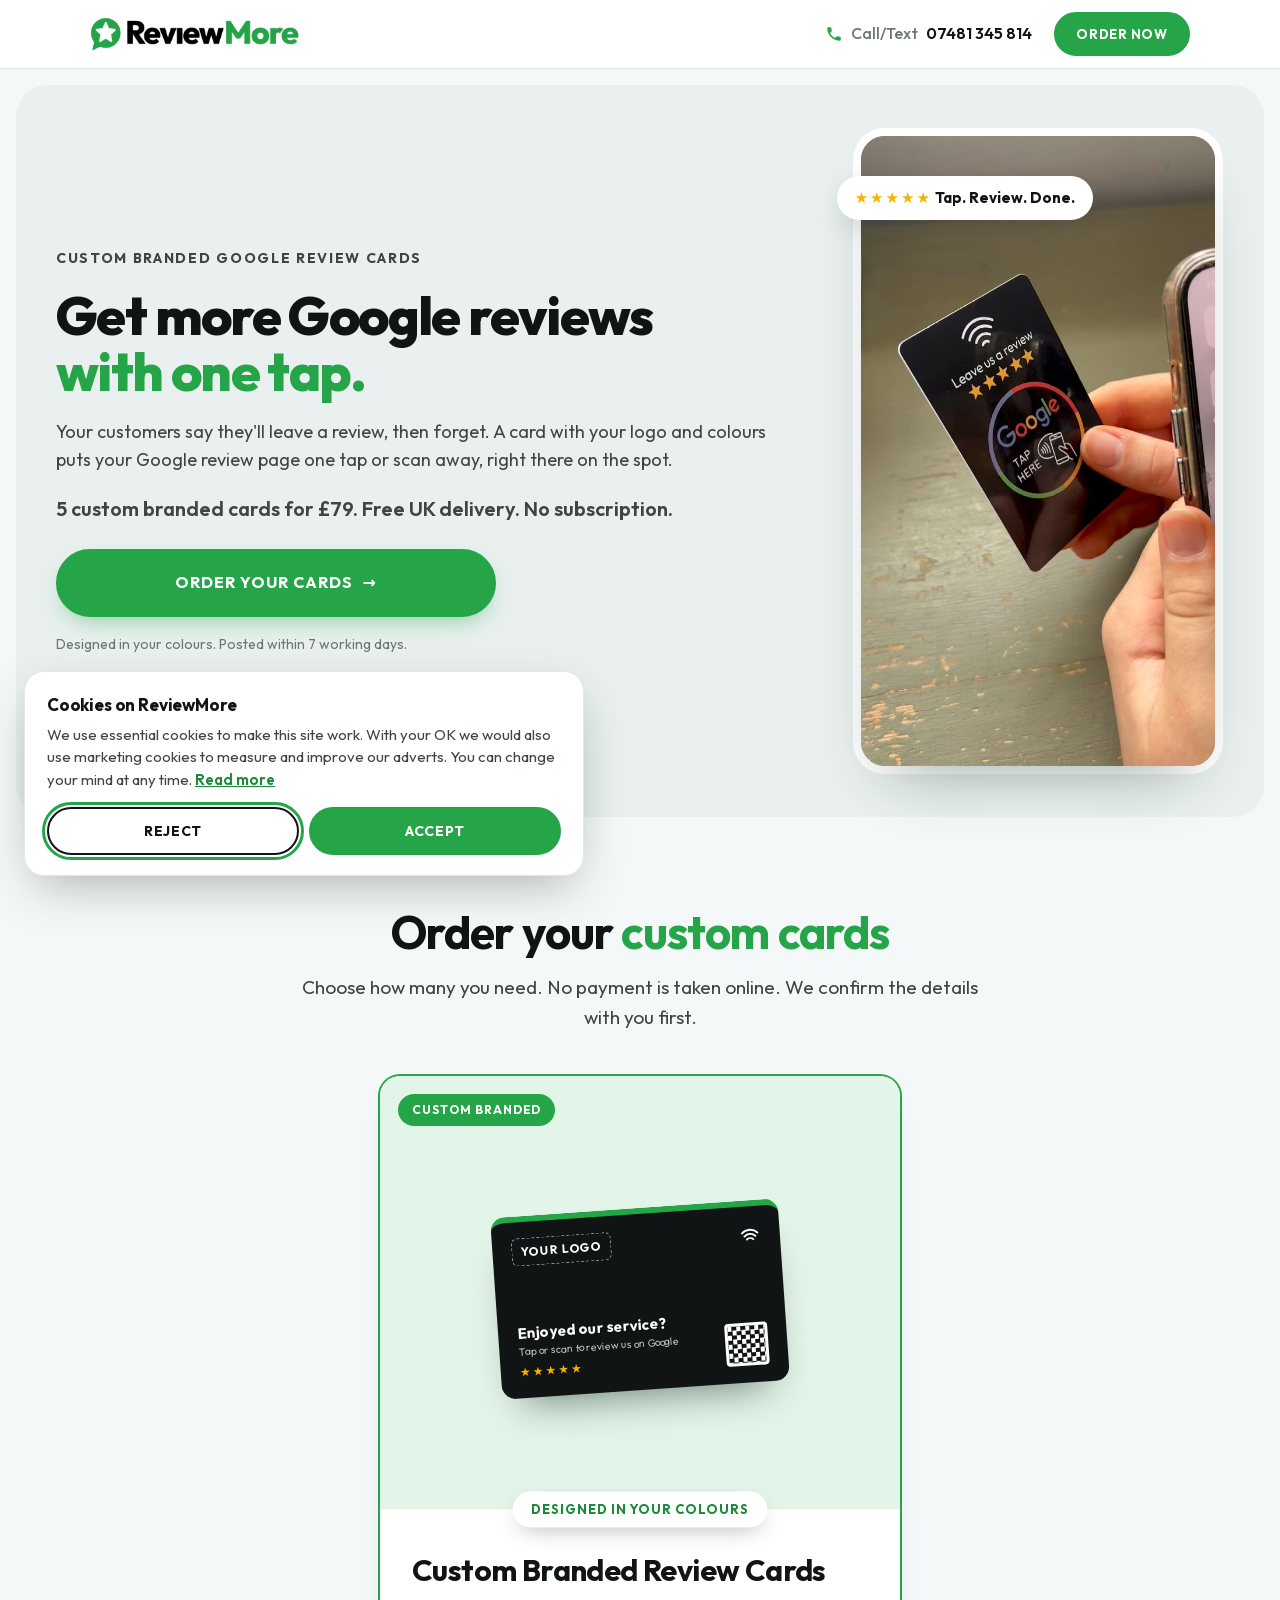
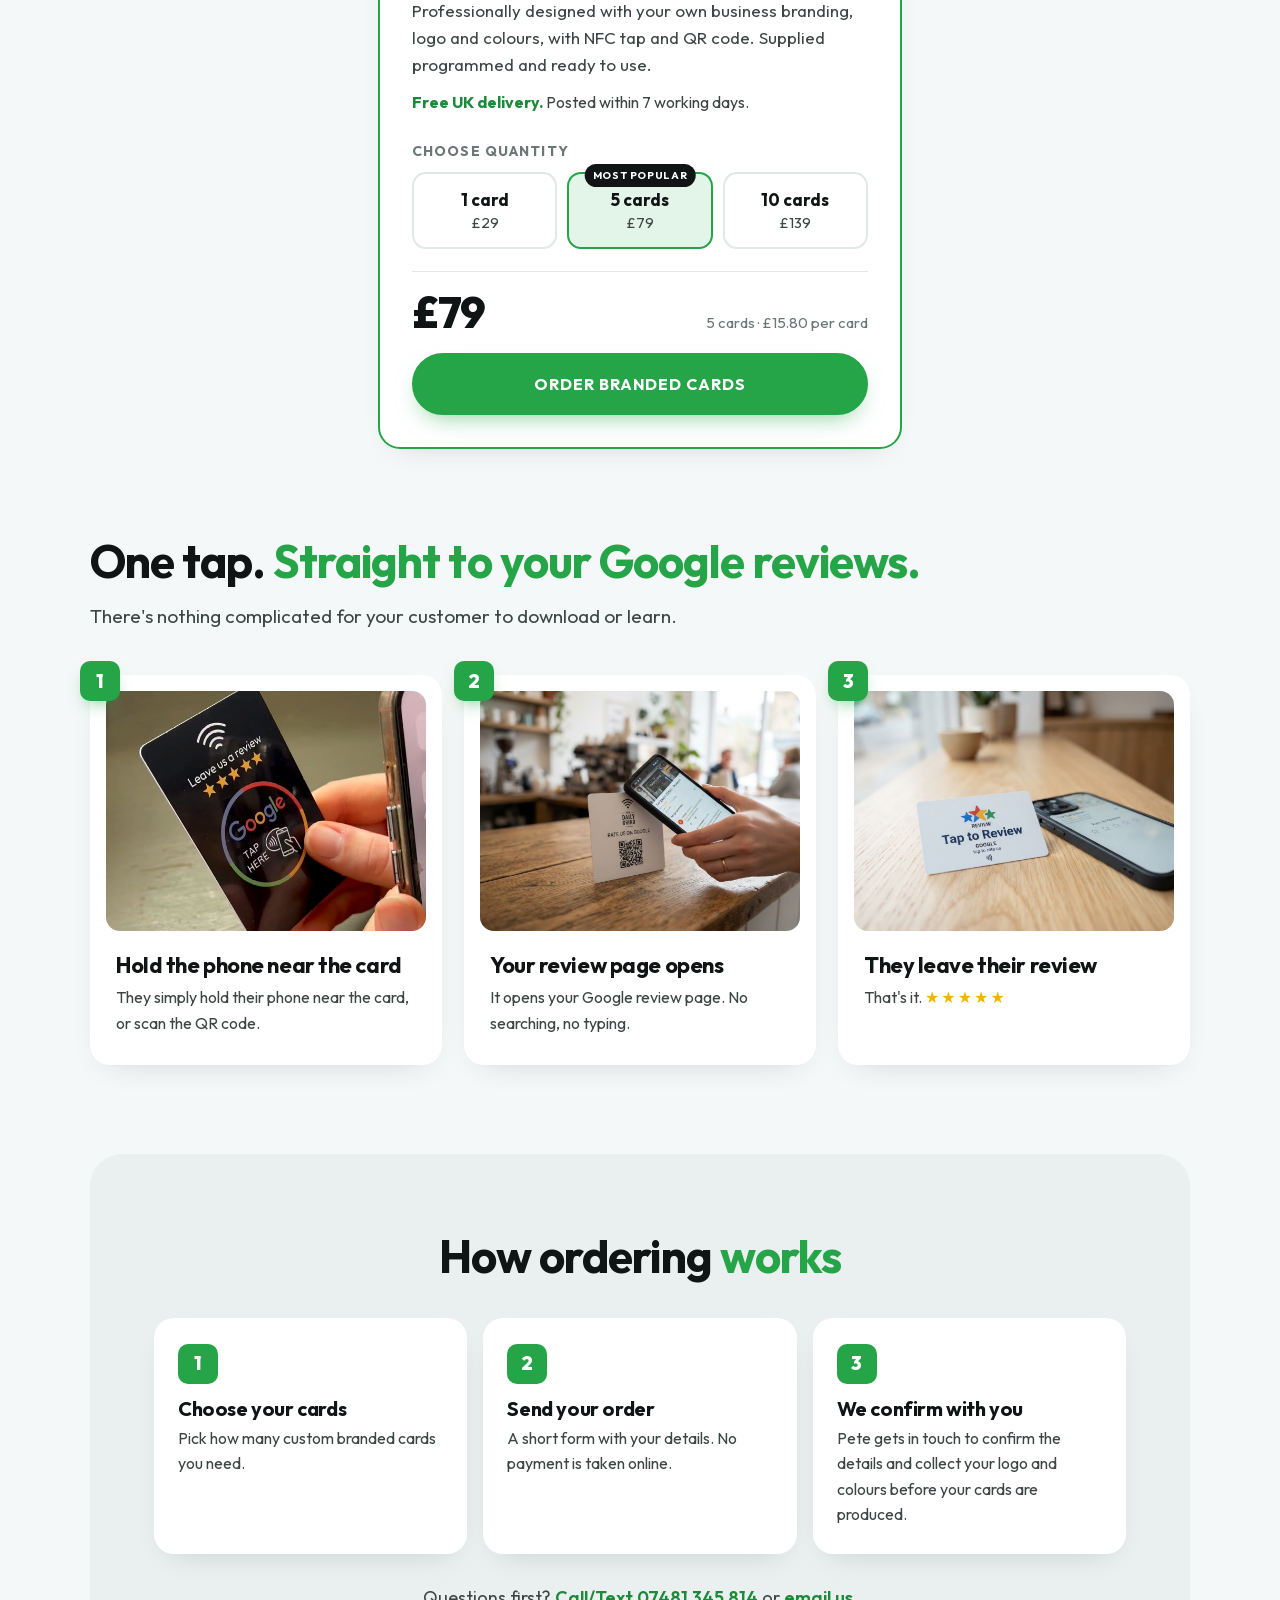
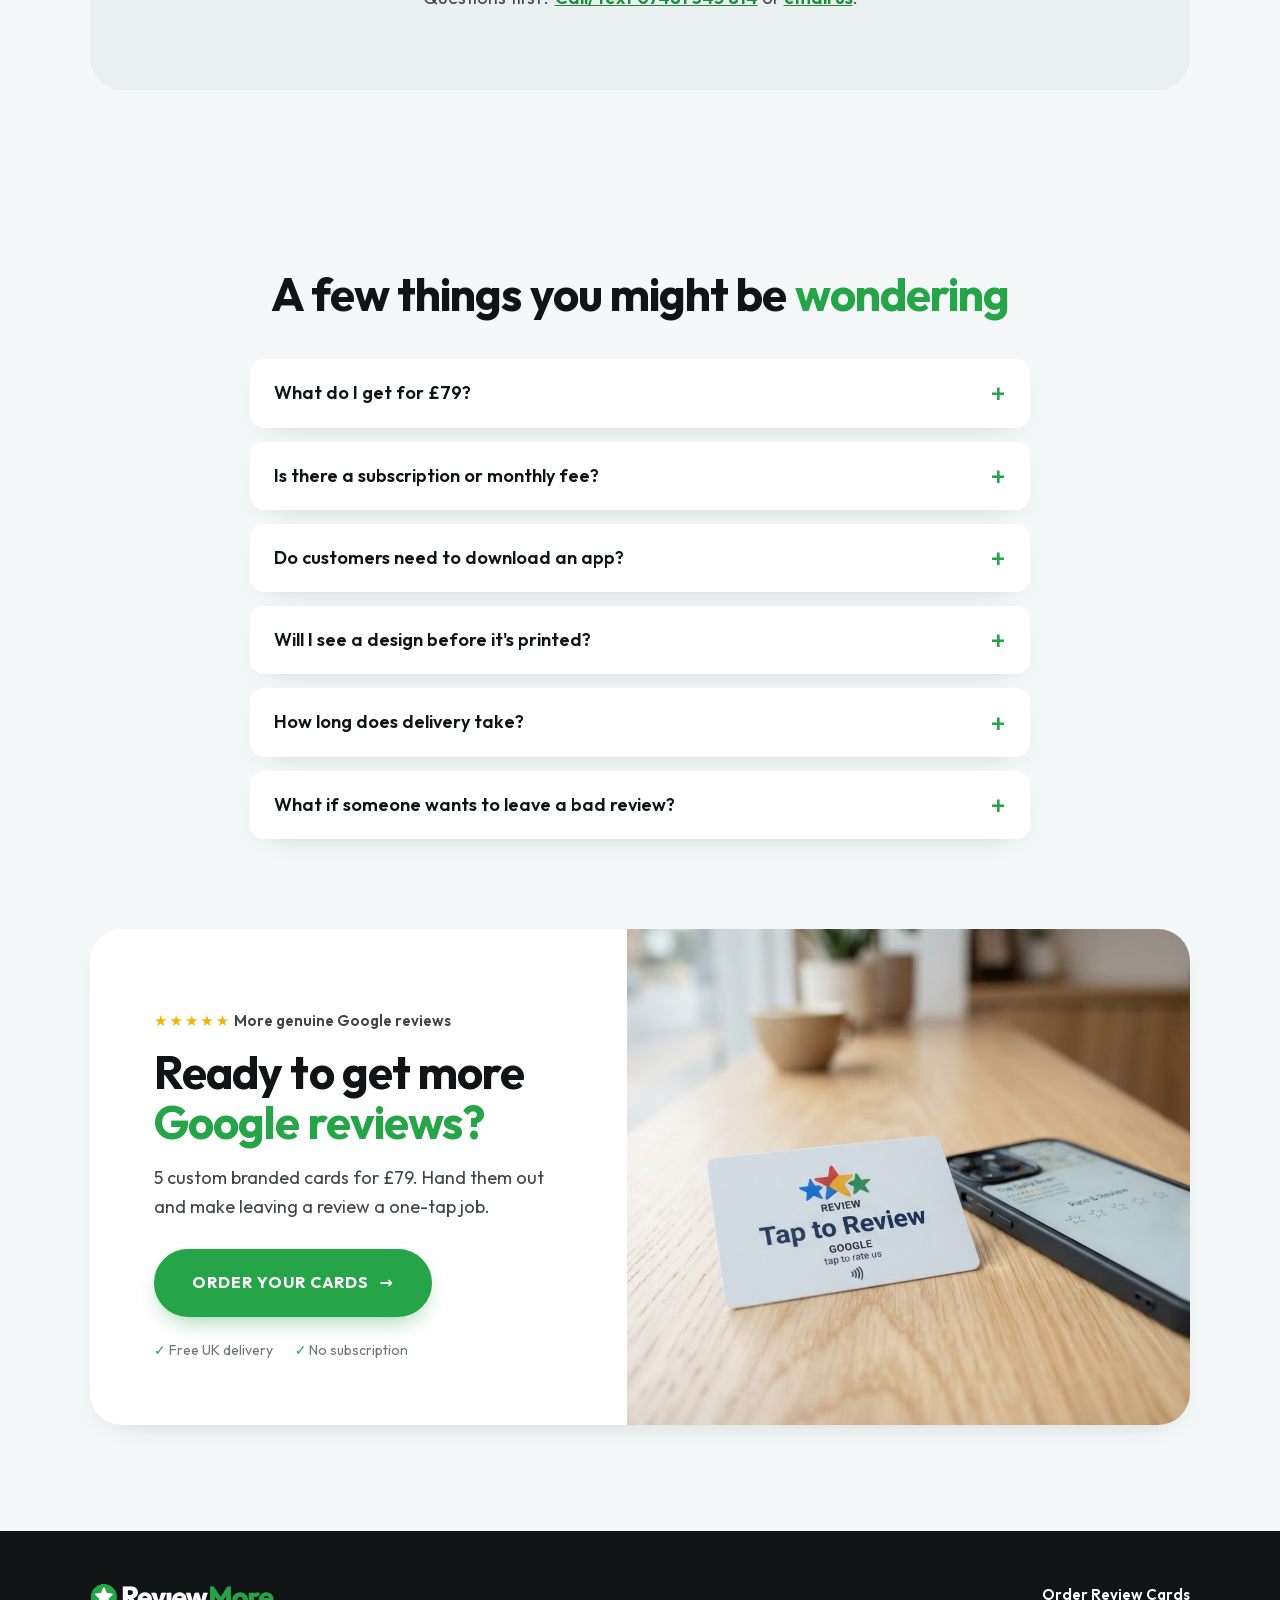
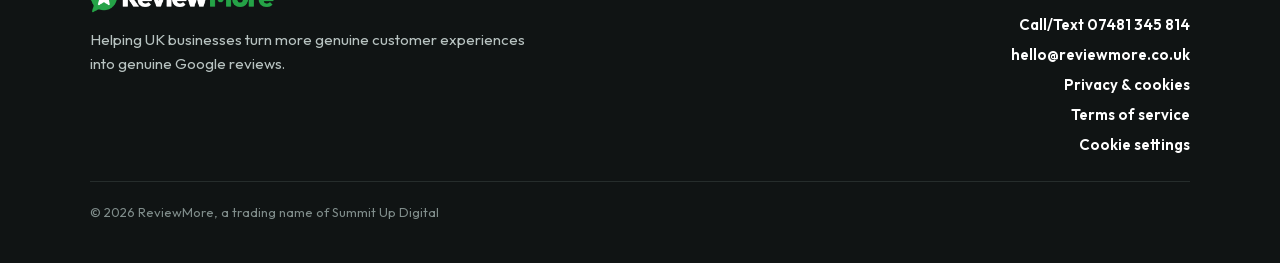
==== custom-cards/index.html @ b693d4ce "Add custom cards landing page for Meta ads Co-Authored-By: Claude Sonnet 5.5 <noreply@anthropic.com>" ====
<!doctype html>
<html lang="en-GB">
<head>
  <meta charset="utf-8">
  <meta name="viewport" content="width=device-width, initial-scale=1">
  <title>Custom Branded Google Review Cards – 5 for £79 | ReviewMore</title>
  <meta name="description" content="5 custom branded NFC and QR Google Review cards with your logo and colours for £79. Customers tap or scan and land on your Google review page. Free UK delivery.">
  <meta name="robots" content="noindex">
  <link rel="canonical" href="https://reviewmore.co.uk/custom-cards/">
  <link rel="icon" href="/favicon.ico" sizes="any">
  <link rel="icon" href="/favicon-32.png" type="image/png" sizes="32x32">
  <link rel="icon" href="/favicon-192.png" type="image/png" sizes="192x192">
  <link rel="apple-touch-icon" href="/apple-touch-icon.png">
  <link rel="preload" href="/fonts/outfit-latin.woff2" as="font" type="font/woff2" crossorigin>
  <link rel="preload" as="image" href="/Images/video-poster.jpg">
  <link rel="stylesheet" href="/css/styles.css">
  <link rel="stylesheet" href="/css/review-cards.css">
  <link rel="stylesheet" href="/css/cookie-consent.css">
</head>
<body>

<header class="site-header">
  <div class="wrap header-inner">
    <a href="#top" class="logo" aria-label="ReviewMore home"><img src="/Images/logo/reviewmore-logo.png" width="1252" height="203" alt="ReviewMore"></a>
    <div class="header-actions">
      <a href="tel:07481345814" class="header-phone">
        <svg viewBox="0 0 24 24" aria-hidden="true"><path d="M6.6 10.8a15.1 15.1 0 0 0 6.6 6.6l2.2-2.2a1 1 0 0 1 1-.25 11.4 11.4 0 0 0 3.6.57 1 1 0 0 1 1 1V20a1 1 0 0 1-1 1A17 17 0 0 1 3 4a1 1 0 0 1 1-1h3.5a1 1 0 0 1 1 1c0 1.25.2 2.45.57 3.6a1 1 0 0 1-.25 1z"/></svg>
        <span class="header-phone-label">Call/Text</span> <span class="header-phone-number">07481 345 814</span>
      </a>
      <a href="#order" class="btn btn-small">Order now</a>
    </div>
  </div>
</header>

<main id="top">

  <!-- Hero -->
  <section class="hero">
    <div class="hero-panel">
      <div class="hero-grid">
        <div class="hero-copy">
          <p class="eyebrow">Custom branded Google Review cards</p>
          <h1>Get more Google reviews <span class="hl">with one tap.</span></h1>
          <p>Your customers say they'll leave a review, then forget. A card with your logo and colours puts your Google review page one tap or scan away, right there on the spot.</p>
          <p class="hero-strong">5 custom branded cards for £79. Free UK delivery. No subscription.</p>
          <div class="hero-actions">
            <a href="#order" class="btn btn-big">Order your cards <span aria-hidden="true">→</span></a>
          </div>
          <p class="micro">Designed in your colours. Posted within 7 working days.</p>
        </div>
        <div class="hero-media">
          <div class="video-frame">
            <video class="loop-video" autoplay muted loop playsinline disablepictureinpicture disableremoteplayback preload="auto" poster="/Images/video-poster.jpg" aria-label="A ReviewMore Google review card being tapped with a phone">
              <source src="/video/review-card-mobile.mp4" type="video/mp4" media="(max-width: 700px)">
              <source src="/video/review-card.mp4" type="video/mp4">
            </video>
          </div>
          <p class="media-tag"><span class="stars" aria-hidden="true">★★★★★</span> Tap. Review. Done.</p>
        </div>
      </div>
    </div>
  </section>

  <!-- Order -->
  <section class="section" id="order">
    <div class="wrap">
      <div class="section-head center" style="margin-left:auto;margin-right:auto">
        <h2>Order your <span class="hl">custom cards</span></h2>
        <p>Choose how many you need. No payment is taken online. We confirm the details with you first.</p>
      </div>
    </div>
    <div class="wrap products" style="grid-template-columns:minmax(0,520px);justify-content:center">

      <article class="product product-premium card" data-product="branded">
        <span class="pill-badge product-badge">Custom branded</span>
        <div class="product-media product-media-mock" aria-hidden="true">
          <div class="mock-card">
            <div class="mock-top">
              <span class="mock-logo">Your logo</span>
              <svg class="mock-nfc" viewBox="0 0 24 24"><path d="M8.5 8.5a5 5 0 0 1 0 7M12 6a8.5 8.5 0 0 1 0 12M15.5 3.5a12 12 0 0 1 0 17"/></svg>
            </div>
            <div class="mock-bottom">
              <div>
                <p class="mock-title">Enjoyed our service?</p>
                <p class="mock-sub">Tap or scan to review us on Google</p>
                <p class="mock-stars">★★★★★</p>
              </div>
              <span class="mock-qr"></span>
            </div>
          </div>
          <p class="mock-caption">Designed in your colours</p>
        </div>
        <div class="product-body">
          <h3 class="product-name">Custom Branded Review Cards</h3>
          <p class="product-desc">Professionally designed with your own business branding, logo and colours, with NFC tap and QR code. Supplied programmed and ready to use.</p>
          <p class="product-delivery"><strong>Free UK delivery.</strong> Posted within 7 working days.</p>
          <fieldset class="qty">
            <legend>Choose quantity</legend>
            <div class="qty-options" data-qty-options></div>
          </fieldset>
          <div class="price-row" aria-live="polite">
            <p class="price-now" data-price-now></p>
            <p class="price-meta" data-price-meta></p>
          </div>
          <button type="button" class="btn btn-big btn-block" data-order-button>Order Branded Cards</button>
        </div>
      </article>

    </div>
  </section>

  <!-- 3. One tap -->
  <section id="how" class="section section-tight">
    <div class="wrap">
      <div class="section-head">
        <h2>One tap. <span class="hl">Straight to your Google reviews.</span></h2>
        <p>There's nothing complicated for your customer to download or learn.</p>
      </div>
      <ol class="step-cards">
        <li class="card">
          <span class="step-num">1</span>
          <img src="/Images/video-poster.jpg" width="607" height="1080" alt="Holding a Google review tap card" loading="lazy" class="step-img step-img-tall">
          <h3>Hold the phone near the card</h3>
          <p>They simply hold their phone near the card, or scan the QR code.</p>
        </li>
        <li class="card">
          <span class="step-num">2</span>
          <img src="/Images/card-tap-cafe.jpg" width="1200" height="896" alt="Phone tapping a review card and opening the Google review page" loading="lazy" class="step-img">
          <h3>Your review page opens</h3>
          <p>It opens your Google review page. No searching, no typing.</p>
        </li>
        <li class="card">
          <span class="step-num">3</span>
          <img src="/Images/card-phone-table.jpg" width="1200" height="896" alt="A Tap to Review card next to a smartphone" loading="lazy" class="step-img">
          <h3>They leave their review</h3>
          <p>That's it. <span class="stars" aria-hidden="true">★★★★★</span></p>
        </li>
      </ol>
    </div>
  </section>

  <!-- How ordering works -->
  <section class="section section-tight">
    <div class="wrap">
      <div class="soft-panel order-steps-panel">
        <h2 class="center">How ordering <span class="hl">works</span></h2>
        <ol class="order-steps">
          <li><span class="step-num">1</span><h3>Choose your cards</h3><p>Pick how many custom branded cards you need.</p></li>
          <li><span class="step-num">2</span><h3>Send your order</h3><p>A short form with your details. No payment is taken online.</p></li>
          <li><span class="step-num">3</span><h3>We confirm with you</h3><p>Pete gets in touch to confirm the details and collect your logo and colours before your cards are produced.</p></li>
        </ol>
        <p class="center order-steps-help">Questions first? <a href="tel:07481345814">Call/Text 07481 345 814</a> or <a href="mailto:hello@reviewmore.co.uk">email us</a>.</p>
      </div>
    </div>
  </section>

  <!-- FAQ -->
  <section class="section">
    <div class="wrap narrow">
      <h2 class="center">A few things you might be <span class="hl">wondering</span></h2>
      <div class="faq">
        <details><summary>What do I get for £79?</summary><div><p>Five custom branded Review Cards, designed with your logo and colours, each with an NFC chip and a QR code programmed to open your Google review page. Delivery in the UK is free.</p></div></details>
        <details><summary>Is there a subscription or monthly fee?</summary><div><p>No. You pay once for the cards you order. There's nothing to sign up to and nothing to cancel.</p></div></details>
        <details><summary>Do customers need to download an app?</summary><div><p>No. They tap their phone on the card, or scan the QR code with their camera, and your Google review page opens.</p></div></details>
        <details><summary>Will I see a design before it's printed?</summary><div><p>We'll be in touch after your order to confirm the details and collect your logo and colours before your cards are produced.</p></div></details>
        <details><summary>How long does delivery take?</summary><div><p>Custom branded cards are posted within 7 working days, with free UK delivery.</p></div></details>
        <details><summary>What if someone wants to leave a bad review?</summary><div><p>They can. The cards don't filter out unhappy customers. They simply make it easier for genuine customers to share their genuine experience, good or bad.</p></div></details>
      </div>
    </div>
  </section>

  <!-- Final CTA -->
  <section class="section final">
    <div class="wrap">
      <div class="final-card">
        <div class="final-copy">
          <p class="rating"><span class="stars" aria-hidden="true">★★★★★</span> More genuine Google reviews</p>
          <h2>Ready to get more <span class="hl">Google reviews?</span></h2>
          <p>5 custom branded cards for £79. Hand them out and make leaving a review a one-tap job.</p>
          <a href="#order" class="btn btn-big">Order your cards <span aria-hidden="true">→</span></a>
          <ul class="final-points"><li>Free UK delivery</li><li>No subscription</li></ul>
        </div>
        <img src="/Images/card-phone-table.jpg" width="1200" height="896" alt="A Tap to Review Google card next to a smartphone on a table" class="final-img" loading="lazy">
      </div>
    </div>
  </section>

</main>

<footer class="site-footer">
  <div class="wrap footer-inner">
    <div>
      <p class="logo"><img src="/Images/logo/reviewmore-logo-white.png" width="1252" height="203" alt="ReviewMore" loading="lazy"></p>
      <p class="footer-tag">Helping UK businesses turn more genuine customer experiences into genuine Google reviews.</p>
    </div>
    <div class="footer-links">
      <a href="#order">Order Review Cards</a>
      <a href="tel:07481345814">Call/Text 07481 345 814</a>
      <a href="mailto:hello@reviewmore.co.uk">hello@reviewmore.co.uk</a>
      <a href="/privacy/">Privacy &amp; cookies</a>
      <a href="/terms/">Terms of service</a>
      <button type="button" class="footer-link-button" data-cookie-settings>Cookie settings</button>
    </div>
    <p class="footer-small">&copy; <span id="year">2026</span> ReviewMore, a trading name of Summit Up Digital</p>
  </div>
</footer>

<div class="mobile-cta">
  <a href="#order" class="btn btn-block">Order your cards <span aria-hidden="true">→</span></a>
</div>

<!-- Order form (opens when an Order button is clicked) -->
<dialog class="order-dialog" id="order-dialog" aria-labelledby="order-title">
  <div class="order-sheet">
    <div class="order-head">
      <h2 id="order-title">Your order</h2>
      <button type="button" class="order-close" data-order-close aria-label="Close order form">
        <svg viewBox="0 0 24 24" aria-hidden="true"><path d="M6 6l12 12M18 6 6 18"/></svg>
      </button>
    </div>
    <div class="order-summary">
      <div>
        <p class="order-line" data-order-line></p>
        <button type="button" class="order-change" data-order-close>Change</button>
      </div>
      <p class="order-price" data-order-price></p>
    </div>
    <p class="order-note">No payment is taken now. Pete will be in touch to confirm the details before your cards are produced.</p>
    <p class="order-note order-note-logo" data-logo-note hidden>No need to send your logo now. We'll ask for your logo and colours when we confirm your order.</p>
    <form class="order-form" name="card-order" method="POST" action="/order-thanks/" data-netlify="true" netlify-honeypot="bot-field" data-order-form>
      <input type="hidden" name="form-name" value="card-order">
      <p class="hp" aria-hidden="true"><label>Leave this empty <input name="bot-field" tabindex="-1" autocomplete="off"></label></p>
      <input type="hidden" name="card_type" data-field="card_type">
      <input type="hidden" name="card_quantity" data-field="card_quantity">
      <input type="hidden" name="order_value" data-field="order_value">

      <label class="field"><span>First name *</span>
        <input type="text" name="first_name" placeholder="First name" autocomplete="given-name" required></label>
      <label class="field"><span>Business name *</span>
        <input type="text" name="business_name" placeholder="Enter your business" autocomplete="organization" required></label>
      <label class="field"><span>Your mobile *</span>
        <input type="tel" name="mobile" placeholder="07123 456789" autocomplete="tel" required></label>
      <label class="field"><span>Email *</span>
        <input type="email" name="email" placeholder="your@email.com" autocomplete="email" required></label>
      <label class="check">
        <input type="checkbox" name="sms_consent" value="yes">
        <span>I agree to receive non-marketing text messages from ReviewMore about my card order. Message frequency varies. Message and data rates may apply. Reply HELP for assistance or STOP to opt out.</span>
      </label>
      <button type="submit" class="btn btn-big btn-block">Place order</button>
      <p class="order-privacy">We only use your details to process your order. See our <a href="/privacy/">Privacy &amp; cookies</a> policy.</p>
    </form>
  </div>
</dialog>

<script src="/js/review-cards.js"></script>
<script>
  document.getElementById('year').textContent = new Date().getFullYear();
  document.querySelectorAll('.loop-video').forEach(function (v) {
    v.muted = true;
    var p = v.play();
    if (p && p.catch) p.catch(function () {});
  });
  // Hide the sticky phone button while the order section is on screen
  var cta = document.querySelector('.mobile-cta');
  var order = document.getElementById('order');
  if ('IntersectionObserver' in window && cta && order) {
    new IntersectionObserver(function (entries) {
      cta.classList.toggle('is-hidden', entries[0].isIntersecting);
    }, { threshold: 0.15 }).observe(order);
  }
</script>
<script src="/js/cookie-consent.js"></script>
</body>
</html>
---- css/styles.css ----
/* ReviewMore — funnel page (v3: Outfit + green) */

/* Outfit, self-hosted (SIL Open Font License, see fonts/OFL.txt).
   One variable font file per character set covers weights 400–800. */
@font-face {
  font-family: "Outfit";
  font-style: normal;
  font-weight: 400 800;
  font-display: swap;
  src: url("../fonts/outfit-latin-ext.woff2") format("woff2");
  unicode-range: U+0100-02BA, U+02BD-02C5, U+02C7-02CC, U+02CE-02D7, U+02DD-02FF, U+0304, U+0308, U+0329, U+1D00-1DBF, U+1E00-1E9F, U+1EF2-1EFF, U+2020, U+20A0-20AB, U+20AD-20C0, U+2113, U+2C60-2C7F, U+A720-A7FF;
}
@font-face {
  font-family: "Outfit";
  font-style: normal;
  font-weight: 400 800;
  font-display: swap;
  src: url("../fonts/outfit-latin.woff2") format("woff2");
  unicode-range: U+0000-00FF, U+0131, U+0152-0153, U+02BB-02BC, U+02C6, U+02DA, U+02DC, U+0304, U+0308, U+0329, U+2000-206F, U+20AC, U+2122, U+2191, U+2193, U+2212, U+2215, U+FEFF, U+FFFD;
}
:root {
  --paper: #f5f8f8;      /* page background: very pale grey, hint of green/blue */
  --tint: #e9f0ef;       /* panels */
  --tint-2: #dfe9e7;     /* borders on tinted panels */
  --white: #ffffff;
  --ink: #101414;
  --ink-2: #3d4645;
  --muted: #6b7675;
  --rule: #e1e8e7;
  --green: #25a448;
  --green-dark: #1d8a3b;
  --green-soft: #e3f4e8;
  --star: #f5b301;

  --font: "Outfit", system-ui, -apple-system, "Segoe UI", sans-serif;
  --wrap: 1180px;
  --narrow: 780px;
  --gutter: clamp(16px, 4vw, 40px);
  --section: clamp(56px, 7vw, 96px);
  --radius-xl: clamp(20px, 3vw, 32px);
  --radius-lg: 20px;
  --radius: 14px;
  --shadow: 0 12px 32px -18px rgba(16, 40, 36, .22);
}

*, *::before, *::after { box-sizing: border-box; }
html { scroll-behavior: smooth; -webkit-text-size-adjust: 100%; }
body {
  margin: 0;
  background: var(--paper);
  color: var(--ink);
  font-family: var(--font);
  font-size: 18px;
  line-height: 1.6;
  -webkit-font-smoothing: antialiased;
}
img { max-width: 100%; height: auto; display: block; }
a { color: inherit; }
h1, h2, h3 { margin: 0; font-weight: 700; letter-spacing: -0.02em; line-height: 1.1; }
h2 { font-size: clamp(30px, 4vw, 46px); }
p { margin: 0; }
mark { background: var(--green-soft); color: var(--green-dark); font-weight: 700; padding: 0 .25em; border-radius: 6px; }
.hl { color: var(--green); }
.center { text-align: center; }
.stars { color: var(--star); letter-spacing: 2px; }

.wrap { max-width: var(--wrap); margin: 0 auto; padding: 0 var(--gutter); }
.narrow { max-width: calc(var(--narrow) + var(--gutter) * 2); }
.narrow-inner { max-width: var(--narrow); margin: 0 auto; }
.section { padding: var(--section) 0; }
.section-tight { padding-top: 0; }
.sub { margin-top: 18px; font-size: clamp(18px, 1.8vw, 20px); color: var(--ink-2); }
.card { background: var(--white); border-radius: var(--radius-lg); box-shadow: var(--shadow); }

.section-head { max-width: 680px; margin-bottom: 44px; }
.section-head p { margin-top: 14px; font-size: 19px; color: var(--ink-2); }

/* Buttons — fully rounded */
.btn {
  display: inline-flex; align-items: center; justify-content: center; gap: 10px;
  background: var(--green);
  color: var(--white);
  text-decoration: none;
  font-family: var(--font);
  font-weight: 700;
  font-size: 15px;
  text-transform: uppercase;
  letter-spacing: .06em;
  padding: 15px 28px;
  border: 2px solid var(--green);
  border-radius: 999px;
  box-shadow: 0 10px 24px -10px rgba(37, 164, 72, .6);
  transition: background .15s ease, border-color .15s ease, transform .15s ease;
}
.btn:hover { background: var(--green-dark); border-color: var(--green-dark); transform: translateY(-1px); }
.btn:focus-visible, a:focus-visible, summary:focus-visible { outline: 3px solid var(--ink); outline-offset: 3px; }
.btn-small { padding: 10px 20px; font-size: 13px; box-shadow: none; }
.btn-big { padding: 19px 36px; font-size: 16px; }
.btn-block { display: flex; width: 100%; }
.btn-outline { background: transparent; color: var(--ink); border-color: var(--ink); box-shadow: none; }
.btn-outline:hover { background: var(--ink); color: var(--white); border-color: var(--ink); }
.micro { margin-top: 16px; font-size: 14px; color: var(--muted); }

.pill-badge {
  display: inline-block; background: var(--ink); color: var(--white);
  font-size: 12px; font-weight: 700; text-transform: uppercase; letter-spacing: .08em;
  padding: 6px 14px; border-radius: 999px;
}

/* Top bar & header */
.topbar { background: var(--ink); color: #e9efee; text-align: center; font-size: 14px; padding: 9px var(--gutter); }
.topbar-badge { display: inline-block; background: var(--green); color: var(--white); font-weight: 700; font-size: 11px; text-transform: uppercase; letter-spacing: .08em; padding: 3px 10px; border-radius: 999px; margin-right: 6px; }
.site-header { position: sticky; top: 0; z-index: 20; background: rgba(255, 255, 255, .95); backdrop-filter: blur(8px); -webkit-backdrop-filter: blur(8px); border-bottom: 1px solid var(--rule); }
.header-inner { display: flex; align-items: center; justify-content: space-between; gap: 20px; height: 68px; }
.logo { font-weight: 800; font-size: 22px; letter-spacing: -0.02em; text-decoration: none; display: inline-flex; align-items: center; gap: 7px; }
.logo img { display: block; height: 34px; width: auto; }
.site-footer .logo img { height: 30px; }
.header-actions { display: flex; align-items: center; gap: 22px; }
.header-phone { display: inline-flex; align-items: center; gap: 8px; text-decoration: none; font-weight: 600; font-size: 16px; white-space: nowrap; }
.header-phone svg { width: 18px; height: 18px; fill: var(--green); flex: none; }
.header-phone-label { color: var(--muted); font-weight: 500; }
.header-phone:hover .header-phone-number { color: var(--green-dark); }
.header-link { font-weight: 600; font-size: 16px; text-decoration: none; white-space: nowrap; }
.header-link:hover, .header-link[aria-current="page"] { color: var(--green-dark); text-decoration: underline; text-decoration-thickness: 2px; text-underline-offset: 6px; }

/* Hero */
.hero { padding: 16px 0 0; }
.hero-panel {
  margin: 0 16px;
  background: var(--tint);
  border-radius: var(--radius-xl);
  padding: clamp(40px, 6vw, 84px) 0;
}
.hero-grid { max-width: var(--wrap); margin: 0 auto; padding: 0 var(--gutter); display: grid; grid-template-columns: 1.25fr 1fr; gap: clamp(36px, 6vw, 80px); align-items: center; }
.eyebrow { font-size: 14px; font-weight: 700; text-transform: uppercase; letter-spacing: .12em; color: var(--ink-2); margin-bottom: 18px; }
.hero h1 { font-size: clamp(40px, 5.6vw, 66px); font-weight: 800; letter-spacing: -0.03em; line-height: 1.04; }
.hero h1 .hl { display: block; }
.hero-copy > p:not(.eyebrow):not(.micro) { margin-top: 22px; color: var(--ink-2); max-width: 34em; }
.hero-copy .hero-strong { color: var(--ink); font-weight: 600; font-size: 20px; }
.hero-actions { display: flex; flex-direction: column; gap: 12px; margin-top: 32px; max-width: 360px; }
.hero-actions .btn { width: 100%; }

.hero-media { justify-self: center; width: 100%; max-width: clamp(260px, calc((100vh - 270px) * 9 / 16), 360px); position: relative; align-self: start; }
.video-frame {
  aspect-ratio: 9 / 16;
  border-radius: 24px;
  overflow: hidden;
  background: #3d4038 url("../Images/video-poster.jpg") center / cover no-repeat;
  box-shadow: 0 30px 60px -30px rgba(16, 40, 36, .45), 0 0 0 8px var(--white);
}
.loop-video { width: 100%; height: 100%; object-fit: cover; display: block; pointer-events: none; }
.loop-video::-webkit-media-controls,
.loop-video::-webkit-media-controls-start-playback-button,
.loop-video::-webkit-media-controls-panel { display: none !important; -webkit-appearance: none; }
.media-tag {
  position: absolute; left: -24px; top: 40px;
  background: var(--white); border-radius: 999px; padding: 10px 18px;
  font-weight: 700; font-size: 15px;
  box-shadow: 0 10px 30px -10px rgba(16, 40, 36, .3);
}

/* Feature cards under hero */
.feature-cards {
  list-style: none; margin: 16px 16px 0; padding: 0;
  display: grid; grid-template-columns: repeat(4, 1fr); gap: 16px;
}
.feature-cards li { background: var(--white); border-radius: var(--radius-lg); padding: 28px 26px 30px; box-shadow: var(--shadow); }
.feature-cards svg { width: 30px; height: 30px; fill: none; stroke: var(--green); stroke-width: 1.8; stroke-linecap: round; stroke-linejoin: round; }
.feature-cards h3 { margin-top: 18px; font-size: 21px; line-height: 1.25; }
.feature-cards p { margin-top: 10px; font-size: 16px; color: var(--ink-2); }

/* Scrolling strip */
.marquee { margin-top: clamp(32px, 4vw, 48px); background: var(--green); color: var(--white); overflow: hidden; white-space: nowrap; padding: 16px 0; }
.marquee-track { display: inline-flex; gap: 56px; padding-left: 56px; animation: marquee 32s linear infinite; font-weight: 700; font-size: 19px; }
@keyframes marquee { from { transform: translateX(0); } to { transform: translateX(-50%); } }

/* Founder */
.founder { display: grid; grid-template-columns: 280px 1fr; gap: clamp(32px, 5vw, 64px); align-items: center; padding: clamp(28px, 5vw, 56px); }
.founder-photo { margin: 0; text-align: center; }
.founder-photo img { border-radius: 50%; width: 260px; height: 260px; object-fit: cover; margin: 0 auto; border: 6px solid var(--tint); }
.founder-photo figcaption { margin-top: 14px; font-size: 15px; color: var(--muted); }
.founder-copy h2 { margin-bottom: 18px; }
.founder-copy p + p { margin-top: 12px; }
.founder-copy p { color: var(--ink-2); }
.founder-copy .lead { font-size: 23px; font-weight: 600; color: var(--ink); line-height: 1.3; }
.founder-copy em { font-style: normal; font-weight: 600; color: var(--ink); }
.founder-copy strong { color: var(--ink); }
.founder-copy .btn { margin-top: 28px; }

/* Step cards */
.step-cards { list-style: none; margin: 0; padding: 0; display: grid; grid-template-columns: repeat(3, 1fr); gap: 22px; }
.step-cards li { position: relative; padding: 16px 16px 28px; }
.step-num {
  position: absolute; top: -14px; left: -10px; z-index: 1;
  width: 40px; height: 40px; border-radius: 10px;
  background: var(--green); color: var(--white);
  display: grid; place-items: center; font-weight: 800; font-size: 19px;
  box-shadow: 0 8px 18px -8px rgba(37, 164, 72, .7);
}
.step-img { width: 100%; aspect-ratio: 4 / 3; object-fit: cover; border-radius: var(--radius); }
.step-img-tall { object-position: center 40%; }
.step-cards h3 { margin: 22px 10px 0; font-size: 22px; }
.step-cards p { margin: 8px 10px 0; color: var(--ink-2); font-size: 16px; }

/* Problem (dark panel) */
.dark-panel { background: var(--ink); color: #e9efee; border-radius: var(--radius-xl); padding: clamp(48px, 7vw, 88px) clamp(24px, 5vw, 64px); }
.dark-panel h2 { color: var(--white); }
.dark-panel .hl { color: #4cc96c; }
.dark-panel .sub { color: #b8c3c1; }
.problem-list { list-style: none; margin: 36px auto 0; padding: 0; max-width: 470px; text-align: left; }
.problem-list li { padding: 14px 0 14px 36px; border-bottom: 1px solid #262d2c; position: relative; font-size: 19px; color: #dfe7e5; }
.problem-list li::before { content: "×"; position: absolute; left: 6px; top: 10px; color: #7f8c8a; font-weight: 700; font-size: 24px; }
.problem-list li:last-child { color: var(--white); font-weight: 600; }
.problem-answer { margin-top: 36px; font-size: clamp(22px, 2.6vw, 28px); font-weight: 700; color: var(--white); }

/* Offer + form */
.offer { padding-top: 0; scroll-margin-top: 72px; }
.offer-panel { background: var(--tint); border-radius: var(--radius-xl); padding: clamp(28px, 5vw, 64px); display: grid; grid-template-columns: 1fr 1fr; gap: clamp(32px, 5vw, 64px); align-items: start; }
.offer-copy .pill-badge { margin-bottom: 18px; }
.offer-copy h2 { margin-bottom: 22px; }
.offer-copy p + p { margin-top: 14px; }
.offer-copy p { color: var(--ink-2); }
.offer-copy strong { color: var(--ink); }
.offer-copy .ticks { margin-top: 26px; }
.form-card { background: var(--white); border-radius: var(--radius-lg); padding: clamp(22px, 3vw, 32px); box-shadow: var(--shadow); }
.form-card h3 { font-size: 30px; }
.form-sub { margin-top: 6px; color: var(--muted); font-size: 16px; }
.form-embed { margin-top: 14px; min-height: 600px; }
.form-embed iframe { min-height: 600px; }

/* Ticks */
.ticks { list-style: none; margin: 0; padding: 0; }
.ticks li { display: flex; gap: 12px; align-items: flex-start; padding: 7px 0; font-size: 17px; }
.ticks li::before {
  content: ""; flex: none; width: 22px; height: 22px; margin-top: 2px; border-radius: 50%;
  background: var(--green) url("data:image/svg+xml,%3Csvg xmlns='http://www.w3.org/2000/svg' viewBox='0 0 20 20'%3E%3Cpath d='M5.5 10.5l3 3 6-7' fill='none' stroke='%23ffffff' stroke-width='2.4' stroke-linecap='round' stroke-linejoin='round'/%3E%3C/svg%3E") center / 20px no-repeat;
}

/* £29 plan */
.plan-grid { display: grid; grid-template-columns: 1fr 1fr; gap: clamp(32px, 6vw, 80px); align-items: center; }
.plan-copy h2 { margin-bottom: 24px; }
.plan-copy p { color: var(--ink-2); }
.plan-copy p + p { margin-top: 14px; }
.plan-copy strong { color: var(--ink); }
.plan { position: relative; padding: clamp(26px, 4vw, 40px); }
.pill-float { position: absolute; top: -14px; left: clamp(26px, 4vw, 40px); }
.plan-head { display: flex; justify-content: space-between; align-items: baseline; gap: 16px; padding-bottom: 14px; border-bottom: 1px solid var(--rule); }
.plan-name { font-weight: 700; font-size: 24px; }
.plan-price { font-size: clamp(52px, 6vw, 64px); font-weight: 800; letter-spacing: -0.03em; line-height: 1; }
.plan-price span { font-size: 18px; font-weight: 500; color: var(--muted); letter-spacing: 0; margin-left: 2px; }
.plan-terms { margin-top: 12px; font-size: 15px; color: var(--muted); }
.plan-intro { margin: 20px 0 8px; font-weight: 600; }
.plan-close { margin: 20px 0 24px; padding-top: 18px; border-top: 1px solid var(--rule); color: var(--ink-2); font-size: 17px; }

/* Genuine reviews */
.soft-panel { background: var(--tint); border-radius: var(--radius-xl); padding: clamp(44px, 6vw, 80px) clamp(22px, 5vw, 64px); }
.nos { list-style: none; margin: 40px auto 0; padding: 0; max-width: 940px; display: grid; grid-template-columns: repeat(3, 1fr); gap: 16px; }
.nos li { background: var(--white); border-radius: var(--radius); padding: 22px 18px; font-weight: 600; text-align: center; font-size: 18px; line-height: 1.35; box-shadow: var(--shadow); }
.nos-close { margin-top: 32px; font-size: 21px; font-weight: 700; }

/* FAQ */
.faq { margin-top: 40px; display: grid; gap: 14px; }
.faq details { background: var(--white); border-radius: var(--radius); box-shadow: var(--shadow); }
.faq summary { list-style: none; cursor: pointer; padding: 22px 60px 22px 24px; position: relative; font-weight: 600; font-size: 18px; line-height: 1.35; }
.faq summary::-webkit-details-marker { display: none; }
.faq summary::after { content: "+"; position: absolute; right: 24px; top: 50%; transform: translateY(-50%); font-size: 28px; font-weight: 400; color: var(--green); transition: transform .2s ease; }
.faq details[open] summary::after { transform: translateY(-50%) rotate(45deg); }
.faq details div { padding: 0 24px 24px; color: var(--ink-2); font-size: 17px; }
.faq details div p + p { margin-top: 12px; }

/* Final CTA */
.final { padding-top: 0; padding-bottom: calc(var(--section) + 16px); }
.final-card { display: grid; grid-template-columns: 1fr 1.05fr; background: var(--white); border-radius: var(--radius-xl); overflow: hidden; box-shadow: var(--shadow); }
.final-copy { padding: clamp(32px, 5vw, 64px); align-self: center; }
.final-copy .rating { font-size: 15px; font-weight: 600; color: var(--ink-2); margin-bottom: 14px; }
.final-copy p { color: var(--ink-2); margin-top: 16px; }
.final-copy .btn { margin-top: 28px; }
.final-points { list-style: none; margin: 22px 0 0; padding: 0; display: flex; flex-wrap: wrap; gap: 8px 22px; font-size: 14px; color: var(--muted); }
.final-points li::before { content: "✓ "; color: var(--green); font-weight: 700; }
.final-img { width: 100%; height: 100%; object-fit: cover; min-height: 320px; }

/* Footer */
.site-footer { background: var(--ink); color: #b8c3c1; padding: 52px 0 40px; font-size: 15px; }
.footer-inner { display: grid; grid-template-columns: 1fr auto; gap: 24px 40px; align-items: start; }
.site-footer .logo { color: var(--white); }
.footer-tag { margin-top: 8px; max-width: 30em; }
.footer-links { display: grid; gap: 6px; text-align: right; }
.footer-links a { color: var(--white); text-decoration: none; font-weight: 600; }
.footer-links a:hover { color: #4cc96c; }
.footer-small { grid-column: 1 / -1; font-size: 13px; color: #7f8c8a; padding-top: 20px; border-top: 1px solid #262d2c; }

/* Sticky phone CTA */
.mobile-cta { display: none; }

/* Responsive */
@media (max-width: 1080px) {
  .feature-cards { grid-template-columns: 1fr 1fr; }
}
@media (max-width: 900px) {
  .hero-grid, .offer-panel, .plan-grid, .final-card { grid-template-columns: 1fr; }
  /* Stacked layout: video sits straight under the headline so it shows above the fold */
  .hero-copy { display: contents; }
  .hero-copy > .eyebrow { order: 1; margin-bottom: 0; }
  .hero-copy > h1 { order: 2; }
  .hero-media { order: 3; max-width: 230px; align-self: auto; }
  .hero-copy > p:not(.eyebrow):not(.micro) { order: 4; margin-top: 0; }
  .hero-copy > .hero-actions { order: 5; margin-top: 0; }
  .hero-copy > .micro { order: 6; }
  .hero-grid { gap: 20px; }
  .media-tag { left: -12px; top: 24px; }
  .founder { grid-template-columns: 1fr; text-align: left; }
  .founder-photo img { width: 180px; height: 180px; }
  .step-cards { grid-template-columns: 1fr; gap: 30px; max-width: 520px; }
  .final-img { min-height: 0; aspect-ratio: 4 / 3; height: auto; }
}
@media (max-width: 700px) {
  body { font-size: 17px; }
  .topbar { font-size: 13px; }
  .header-inner { height: 60px; }
  .header-actions .btn-small { display: none; }
  .logo img { height: 28px; }
  .header-actions { gap: 16px; }
  .header-link { font-size: 15px; }
  /* Phone shrinks to a round call button to make room for "Order cards";
     the number stays readable by screen readers */
  .header-phone {
    width: 42px; height: 42px; justify-content: center;
    background: var(--green-soft); border-radius: 999px;
  }
  .header-phone svg { width: 18px; height: 18px; }
  .header-phone-label, .header-phone-number {
    position: absolute; width: 1px; height: 1px; overflow: hidden; clip: rect(0 0 0 0); white-space: nowrap;
  }
  .btn { letter-spacing: .04em; padding-left: 18px; padding-right: 18px; }
  .founder-copy .btn, .final-copy .btn { width: 100%; }
  .hero-panel { margin: 0 10px; }
  .hero-actions .btn { width: 100%; }
  .btn-big { padding: 18px 22px; font-size: 15px; }
  .feature-cards { grid-template-columns: 1fr; margin: 12px 10px 0; gap: 12px; }
  .marquee-track { font-size: 17px; gap: 40px; padding-left: 40px; }
  .founder-photo { text-align: left; }
  .founder-photo img { margin: 0; width: 140px; height: 140px; }
  .nos { grid-template-columns: 1fr; }
  .plan-price { font-size: 44px; }
  .footer-inner { grid-template-columns: 1fr; }
  .footer-links { text-align: left; }

  .mobile-cta {
    display: block; position: fixed; left: 0; right: 0; bottom: 0; z-index: 30;
    padding: 10px 16px calc(10px + env(safe-area-inset-bottom));
    background: rgba(255, 255, 255, .96); border-top: 1px solid var(--rule);
    transition: transform .25s ease;
  }
  .mobile-cta.is-hidden { transform: translateY(110%); }
  .site-footer { padding-bottom: 110px; }
}
@media (max-width: 360px) {
  .logo img { height: 23px; }
  .header-actions { gap: 12px; }
}
@media (prefers-reduced-motion: reduce) {
  html { scroll-behavior: auto; }
  .btn, .mobile-cta { transition: none; }
  .marquee-track { animation: none; }
}

/* Homepage CTA hierarchy: primary service buttons, secondary text links */
#get-started { scroll-margin-top: 92px; }
.hero-actions { max-width: 440px; }
.feature-cards a { color: var(--green-dark); font-weight: 600; text-underline-offset: 3px; }
.plan .micro { text-align: center; }
.final-alt { font-size: 16px; }
.final-alt a { color: var(--green-dark); font-weight: 600; text-underline-offset: 3px; }
.plan-grid > * { min-width: 0; }
/* Homepage buttons only (the Order Cards page keeps its own button sizing) */
@media (max-width: 700px) {
  .hero-actions .btn-big, .plan .btn-big, .final-copy .btn-big { padding: 18px 16px; font-size: 14px; letter-spacing: .03em; text-align: center; }
}
@media (max-width: 360px) {
  .hero-actions .btn-big, .plan .btn-big, .final-copy .btn-big { gap: 6px; padding-left: 12px; padding-right: 12px; }
  .plan-head { flex-wrap: wrap; }
}
.media-tag { white-space: nowrap; }
.offer-copy .final-alt { margin-top: 26px; }

/* Cards-only homepage: wider headline column so the title sits on three lines on laptops */
@media (min-width: 901px) {
  .hero-panel { padding: clamp(28px, 4vw, 56px) 0; }
  .hero-grid { max-width: 1400px; grid-template-columns: 2fr 1fr; gap: clamp(28px, 4vw, 56px); }
  .hero h1 { font-size: clamp(40px, 4.2vw, 58px); }
  .hero-copy > p:not(.eyebrow):not(.micro) { max-width: 40em; margin-top: 18px; }
  .hero-actions { margin-top: 24px; }
}

/* Keep these two headings on one line on desktop */
@media (min-width: 901px) {
  #how .section-head { max-width: none; }
  #how .section-head h2, #genuine .narrow-inner h2 { white-space: nowrap; }
  #genuine .narrow-inner { max-width: none; }
  #genuine .narrow-inner .sub { max-width: 760px; margin-left: auto; margin-right: auto; }
}
---- css/review-cards.css ----
/* ReviewMore — Order Review Cards page
   Builds on css/styles.css (tokens, buttons, cards, header, footer). */

/* Intro */
.cards-intro { padding: 16px 0 0; }
.cards-intro-panel {
  margin: 0 16px;
  background: var(--tint);
  border-radius: var(--radius-xl);
  padding: clamp(44px, 6vw, 80px) var(--gutter) clamp(120px, 12vw, 160px);
}
.cards-intro h1 { font-size: clamp(38px, 5.4vw, 62px); font-weight: 800; letter-spacing: -0.03em; line-height: 1.05; }
.cards-intro .sub { max-width: 640px; margin-left: auto; margin-right: auto; }
.reassure {
  list-style: none; margin: 26px 0 0; padding: 0;
  display: flex; flex-wrap: wrap; justify-content: center; gap: 10px;
}
.reassure li {
  display: inline-flex; align-items: center; gap: 8px;
  background: var(--white); border-radius: 999px; padding: 8px 16px;
  font-size: 15px; font-weight: 600; color: var(--ink-2);
}
.reassure li::before {
  content: ""; width: 18px; height: 18px; border-radius: 50%; flex: none;
  background: var(--green) url("data:image/svg+xml,%3Csvg xmlns='http://www.w3.org/2000/svg' viewBox='0 0 20 20'%3E%3Cpath d='M5.5 10.5l3 3 6-7' fill='none' stroke='%23ffffff' stroke-width='2.4' stroke-linecap='round' stroke-linejoin='round'/%3E%3C/svg%3E") center / 16px no-repeat;
}

/* Products — pulled up over the intro panel */
.products-section { margin-top: clamp(-120px, -9vw, -88px); padding-bottom: var(--section); }
.products { display: grid; grid-template-columns: 1fr 1fr; gap: 24px; align-items: stretch; max-width: 1060px; }
.product { position: relative; overflow: hidden; display: flex; flex-direction: column; }
.product-premium { box-shadow: 0 0 0 2px var(--green), var(--shadow); }
.product-badge { position: absolute; top: 18px; left: 18px; z-index: 2; background: var(--green); }

.product-media { position: relative; aspect-ratio: 6 / 5; overflow: hidden; background: var(--tint); }
.product-media-photo img { position: absolute; inset: 0; width: 100%; height: 100%; object-fit: cover; object-position: center 50%; }

/* Card visuals. Both cards are shown at the same real-world scale (a standard card is
   85.6 x 54 mm, one portrait and one landscape), so the standard card's height equals the
   branded card's width. Sizes come from the width of the image area, so they stay matched
   at every screen size. Change --card-long to make both cards bigger or smaller together. */
.product-media-mock {
  container-type: inline-size;
  --card-long: 60cqw;
  overflow: visible;                 /* lets the white lozenge overlap the bottom edge */
  background: var(--green-soft);
  display: grid; place-items: center; align-content: center;
  padding: 46px 20px 34px;          /* top room keeps the green lozenge clear of the card */
}
.mock-card {
  width: var(--card-long); aspect-ratio: 85.6 / 54;
  background: var(--ink); color: var(--white);
  border-radius: clamp(10px, 3cqw, 14px); padding: clamp(11px, 3.4cqw, 18px) clamp(13px, 4cqw, 20px);
  display: flex; flex-direction: column; justify-content: space-between;
  box-shadow: 0 24px 40px -22px rgba(16, 40, 36, .6);
  transform: rotate(-4deg);
  border-top: 6px solid var(--green);
}
.mock-top { display: flex; justify-content: space-between; align-items: center; }
.mock-logo {
  border: 1.5px dashed rgba(255, 255, 255, .55); border-radius: 6px;
  padding: 3px 8px; font-size: clamp(9px, 2.5cqw, 12px); font-weight: 700; letter-spacing: .08em; text-transform: uppercase;
}
.mock-nfc { width: clamp(16px, 4.6cqw, 22px); height: clamp(16px, 4.6cqw, 22px); fill: none; stroke: var(--white); stroke-width: 2; stroke-linecap: round; transform: rotate(-90deg); }
.mock-bottom { display: flex; justify-content: space-between; align-items: flex-end; gap: 8px; }
.mock-title { font-weight: 700; font-size: clamp(11px, 3.1cqw, 16px); line-height: 1.2; }
.mock-sub { font-size: clamp(8.5px, 2.2cqw, 11.5px); color: #b8c3c1; margin-top: 3px; line-height: 1.25; }
.mock-stars { color: var(--star); font-size: clamp(9px, 2.5cqw, 12px); letter-spacing: 2px; margin-top: 4px; }
.mock-qr {
  width: clamp(30px, 9cqw, 44px); height: clamp(30px, 9cqw, 44px); flex: none; border-radius: 4px;
  border: 3px solid var(--white);
  background: repeating-conic-gradient(var(--ink) 0 25%, var(--white) 0 50%) 0 0 / 9px 9px;
}
.standard-card-img {
  width: calc(var(--card-long) * 54 / 85.6); height: auto; aspect-ratio: 54 / 85.6;
  border-radius: 12px; transform: rotate(3deg);
  filter: drop-shadow(0 22px 22px rgba(16, 40, 36, .35));
}

/* White lozenge sitting across the bottom edge of the image, above the title */
.mock-caption {
  position: absolute; left: 50%; bottom: 0; z-index: 2;
  transform: translate(-50%, 50%);
  white-space: nowrap;
  background: var(--white); color: var(--green-dark);
  border-radius: 999px; padding: 8px 18px;
  font-size: 13px; font-weight: 700; letter-spacing: .08em; text-transform: uppercase;
  box-shadow: 0 8px 22px -8px rgba(16, 40, 36, .35);
}

.product-body { padding: clamp(36px, 4vw, 44px) clamp(22px, 3vw, 32px) clamp(22px, 3vw, 32px); display: flex; flex-direction: column; flex: 1; }
.product-name { font-size: clamp(24px, 2.6vw, 30px); }
.product-desc { margin: 10px 0 24px; color: var(--ink-2); font-size: 17px; }
.product-desc:has(+ .product-delivery) { margin-bottom: 0; }

/* Quantity tiles */
/* margin-top: auto pins quantity, price and button to the bottom so both cards line up */
.qty { border: 0; margin: auto 0 0; padding: 0; min-width: 0; }
.qty legend { padding: 0; margin-bottom: 10px; font-size: 14px; font-weight: 700; text-transform: uppercase; letter-spacing: .08em; color: var(--muted); }
.qty-options { display: grid; grid-template-columns: repeat(3, 1fr); gap: 10px; }
.qty-option { position: relative; cursor: pointer; }
.qty-option input { position: absolute; opacity: 0; width: 1px; height: 1px; }
.qty-box {
  position: relative; display: flex; flex-direction: column; align-items: center; justify-content: center;
  min-height: 76px; padding: 16px 6px 12px;
  border: 2px solid var(--rule); border-radius: var(--radius);
  background: var(--white); text-align: center;
  transition: border-color .15s ease, background .15s ease;
}
.qty-option:hover .qty-box { border-color: #c4d2cf; }
.qty-option input:checked + .qty-box { border-color: var(--green); background: var(--green-soft); }
.qty-option input:focus-visible + .qty-box { outline: 3px solid var(--ink); outline-offset: 2px; }
.qty-num { font-weight: 700; font-size: 17px; line-height: 1.2; }
.qty-price { font-size: 15px; color: var(--ink-2); }
.qty-tag {
  position: absolute; top: -10px; left: 50%; transform: translateX(-50%);
  white-space: nowrap; background: var(--ink); color: var(--white);
  font-size: 10.5px; font-weight: 700; letter-spacing: .06em; text-transform: uppercase;
  padding: 3px 8px; border-radius: 999px;
}

/* Selected price */
.price-row {
  display: flex; align-items: baseline; justify-content: space-between; gap: 12px; flex-wrap: wrap;
  margin: 22px 0 18px; padding-top: 18px; border-top: 1px solid var(--rule);
}
.price-now { font-size: 44px; font-weight: 800; letter-spacing: -0.03em; line-height: 1; }
.price-meta { font-size: 15px; color: var(--muted); }

/* How ordering works */
.order-steps-panel h2 { margin-bottom: 36px; }
.order-steps { list-style: none; margin: 0 auto; padding: 0; max-width: 980px; display: grid; grid-template-columns: repeat(3, 1fr); gap: 16px; }
.order-steps li { background: var(--white); border-radius: var(--radius-lg); padding: 26px 24px; box-shadow: var(--shadow); }
.order-steps .step-num { position: static; margin-bottom: 14px; box-shadow: none; }
.order-steps h3 { font-size: 20px; }
.order-steps p { margin-top: 6px; color: var(--ink-2); font-size: 16px; }
.order-steps-help { margin-top: 30px; color: var(--ink-2); }
.order-steps-help a { color: var(--green-dark); font-weight: 600; }

/* Order dialog */
body.dialog-open { overflow: hidden; }
.order-dialog {
  width: min(560px, calc(100% - 32px));
  max-height: calc(100dvh - 48px);
  padding: 0; border: 0; border-radius: var(--radius-lg);
  background: var(--white); color: var(--ink);
  box-shadow: 0 40px 80px -30px rgba(16, 40, 36, .5);
  overflow: hidden;
}
.order-dialog[open] { display: flex; flex-direction: column; }
.order-dialog::backdrop { background: rgba(16, 20, 20, .55); }
.order-sheet { overflow-y: auto; padding: 22px clamp(18px, 4vw, 30px) 26px; -webkit-overflow-scrolling: touch; }
.order-head { display: flex; justify-content: space-between; align-items: center; }
.order-head h2 { font-size: 15px; font-weight: 700; text-transform: uppercase; letter-spacing: .1em; color: var(--muted); }
.order-close {
  width: 44px; height: 44px; margin-right: -8px; border: 0; border-radius: 999px; background: transparent; cursor: pointer;
  display: grid; place-items: center;
}
.order-close:hover { background: var(--tint); }
.order-close svg { width: 22px; height: 22px; fill: none; stroke: var(--ink); stroke-width: 2; stroke-linecap: round; }
.order-summary {
  display: flex; justify-content: space-between; align-items: center; gap: 16px;
  margin-top: 6px; padding: 18px 20px;
  background: var(--green-soft); border-radius: var(--radius);
}
.order-line { font-size: 20px; font-weight: 700; line-height: 1.25; }
.order-change {
  margin-top: 4px; padding: 4px 0; border: 0; background: none; cursor: pointer;
  font: inherit; font-size: 14px; font-weight: 600; color: var(--green-dark); text-decoration: underline; text-underline-offset: 3px;
}
.order-price { font-size: 34px; font-weight: 800; letter-spacing: -0.02em; line-height: 1; flex: none; }
.order-note { margin-top: 14px; font-size: 15px; color: var(--ink-2); }
.order-note-logo { padding: 12px 14px; background: var(--paper); border-radius: 10px; }
.order-form { margin-top: 12px; }

/* Responsive */
@media (max-width: 900px) {
  .products { grid-template-columns: 1fr; max-width: 560px; }
  .order-steps { grid-template-columns: 1fr; max-width: 520px; }
}
@media (max-width: 700px) {
  /* Taller image area on phones so the card and both lozenges have room */
  .product-media { aspect-ratio: 9 / 8; }
  .cards-intro-panel { margin: 0 10px; }
  .reassure li { font-size: 14px; padding: 7px 13px; }
  .product-body .btn-big { font-size: 15px; }
  .price-now { font-size: 38px; }

  /* Order form becomes a full-height sheet on phones */
  .order-dialog {
    width: 100%; max-width: 100%; height: 100dvh; max-height: 100dvh;
    margin: 0; border-radius: 0;
  }
  .order-line { font-size: 18px; }
  .order-price { font-size: 28px; }
}
@media (max-width: 380px) {
  .qty-options { gap: 8px; }
  .qty-num { font-size: 15px; }
  .qty-tag { font-size: 9.5px; padding: 2px 6px; }
}

/* Delivery line under each product description */
.product-delivery { margin: 12px 0 24px; font-size: 16px; color: var(--ink-2); }
.product-delivery strong { color: var(--green-dark); }

/* Order form (Netlify) */
.order-form { display: flex; flex-direction: column; gap: 18px; margin-top: 18px; }
.order-form .field { display: flex; flex-direction: column; gap: 8px; }
.order-form .field span { font-weight: 600; font-size: 17px; color: var(--ink); }
.order-form input[type="text"], .order-form input[type="tel"], .order-form input[type="email"] {
  width: 100%; font: inherit; font-size: 17px; color: var(--ink); background: var(--white);
  border: 1px solid #cfd8d6; border-radius: 10px; padding: 16px 16px;
}
.order-form input:focus { outline: 2px solid var(--green); outline-offset: 1px; border-color: var(--green); }
.order-form .check { display: flex; gap: 14px; align-items: flex-start; font-size: 15px; line-height: 1.4; color: var(--ink-2); }
.order-form .check input { flex: none; width: 22px; height: 22px; margin-top: 2px; accent-color: var(--green); }
.order-privacy { font-size: 14px; color: var(--muted); text-align: center; }
.order-privacy a { color: inherit; text-decoration: underline; }
.hp { position: absolute; left: -9999px; width: 1px; height: 1px; overflow: hidden; }
---- css/cookie-consent.css ----
/* ReviewMore — cookie consent banner + legal page styles */
.cc-banner {
  position: fixed; left: 16px; right: 16px; bottom: 16px; z-index: 100;
  max-width: 560px; margin: 0 auto;
  background: var(--white); color: var(--ink);
  border: 1px solid var(--rule); border-radius: var(--radius-lg);
  box-shadow: 0 18px 50px -12px rgba(16, 40, 36, .35);
  padding: 20px 22px;
  font-family: var(--font); font-size: 15px; line-height: 1.5;
}
.cc-banner[hidden] { display: none; }
.cc-title { font-size: 17px; font-weight: 700; margin: 0 0 6px; letter-spacing: -0.01em; }
.cc-text { margin: 0; color: var(--ink-2); }
.cc-text a { color: var(--green-dark); font-weight: 600; }
.cc-actions { display: grid; grid-template-columns: 1fr 1fr; gap: 10px; margin-top: 16px; }
.cc-btn {
  font-family: var(--font); font-weight: 700; font-size: 14px; letter-spacing: .04em; text-transform: uppercase;
  padding: 13px 16px; border-radius: 999px; cursor: pointer;
  border: 2px solid var(--ink); background: var(--white); color: var(--ink);
}
.cc-btn:hover { background: var(--ink); color: var(--white); }
.cc-btn:focus-visible { outline: 3px solid var(--green); outline-offset: 2px; }
.cc-btn-accept { background: var(--green); border-color: var(--green); color: var(--white); }
.cc-btn-accept:hover { background: var(--green-dark); border-color: var(--green-dark); color: var(--white); }
@media (min-width: 900px) { .cc-banner { left: 24px; right: auto; bottom: 24px; margin: 0; } }

/* Footer cookie settings link (styled like the other footer links) */
.footer-link-button {
  background: none; border: 0; padding: 0; margin: 0; cursor: pointer;
  font: inherit; font-weight: 600; color: var(--white); text-align: inherit;
}
.footer-link-button:hover { color: #4cc96c; }

/* Legal pages (privacy & cookies) */
.legal { padding: clamp(40px, 6vw, 80px) 0; }
.legal h1 { font-size: clamp(34px, 5vw, 52px); margin-bottom: 8px; }
.legal .updated { color: var(--muted); font-size: 15px; margin-bottom: 36px; }
.legal h2 { font-size: clamp(22px, 2.6vw, 28px); margin: 40px 0 12px; }
.legal h3 { font-size: 18px; margin: 24px 0 8px; letter-spacing: -0.01em; }
.legal p { margin: 0 0 14px; color: var(--ink-2); font-size: 17px; }
.legal ul { margin: 0 0 16px; padding-left: 1.2em; color: var(--ink-2); font-size: 17px; }
.legal li { margin-bottom: 8px; }
.legal a { color: var(--green-dark); font-weight: 600; }
.legal a.btn { color: var(--white); font-weight: 700; }
.legal a.btn-outline { color: var(--ink); }
.legal a.btn-outline:hover { color: var(--white); }
.legal table { width: 100%; border-collapse: collapse; margin: 8px 0 22px; font-size: 15px; background: var(--white); border-radius: var(--radius); overflow: hidden; box-shadow: var(--shadow); }
.legal th, .legal td { text-align: left; vertical-align: top; padding: 12px 14px; border-bottom: 1px solid var(--rule); color: var(--ink-2); }
.legal th { background: var(--tint); color: var(--ink); font-weight: 700; }
.legal .table-scroll { overflow-x: auto; }
.legal .table-scroll table { min-width: 560px; }

/* Small cookie tab, fixed bottom-left, to reopen the settings */
.cc-tab {
  position: fixed; left: 16px; bottom: 16px; z-index: 90;
  width: 44px; height: 44px; padding: 0;
  display: inline-flex; align-items: center; justify-content: center;
  background: var(--white); color: var(--ink);
  border: 1px solid var(--rule); border-radius: 50%;
  box-shadow: 0 8px 22px -8px rgba(16, 40, 36, .35);
  cursor: pointer;
}
.cc-tab[hidden] { display: none; }
.cc-tab svg { width: 24px; height: 24px; fill: currentColor; }
.cc-tab:hover { background: var(--green-soft); color: var(--green-dark); }
.cc-tab:focus-visible { outline: 3px solid var(--green); outline-offset: 2px; }
@media (max-width: 720px) {
  /* sit above the sticky "Get my free card" bar on mobile */
  .cc-tab { bottom: calc(86px + env(safe-area-inset-bottom)); width: 40px; height: 40px; }
}

/* Pages without the sticky mobile button: keep the tab in the corner */
@media (max-width: 720px) { .cc-tab.cc-tab-low { bottom: calc(16px + env(safe-area-inset-bottom)); } }
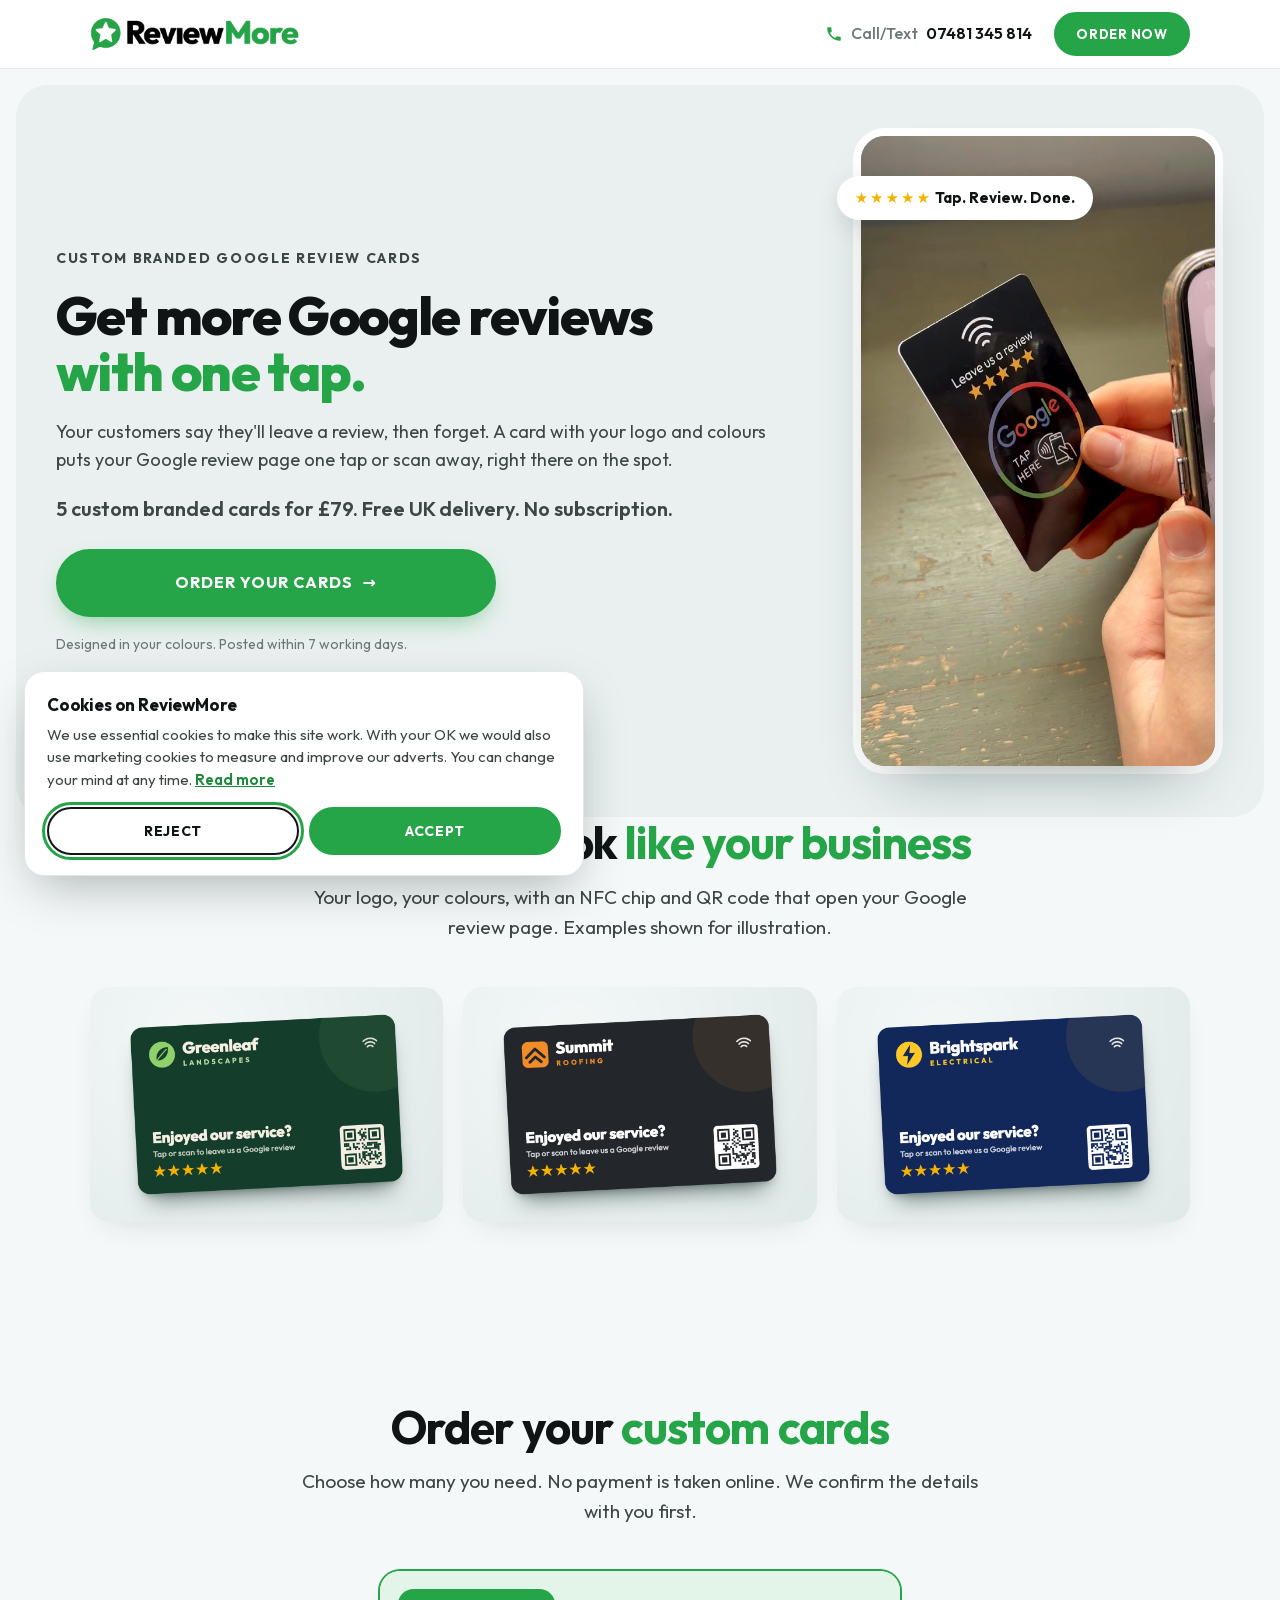
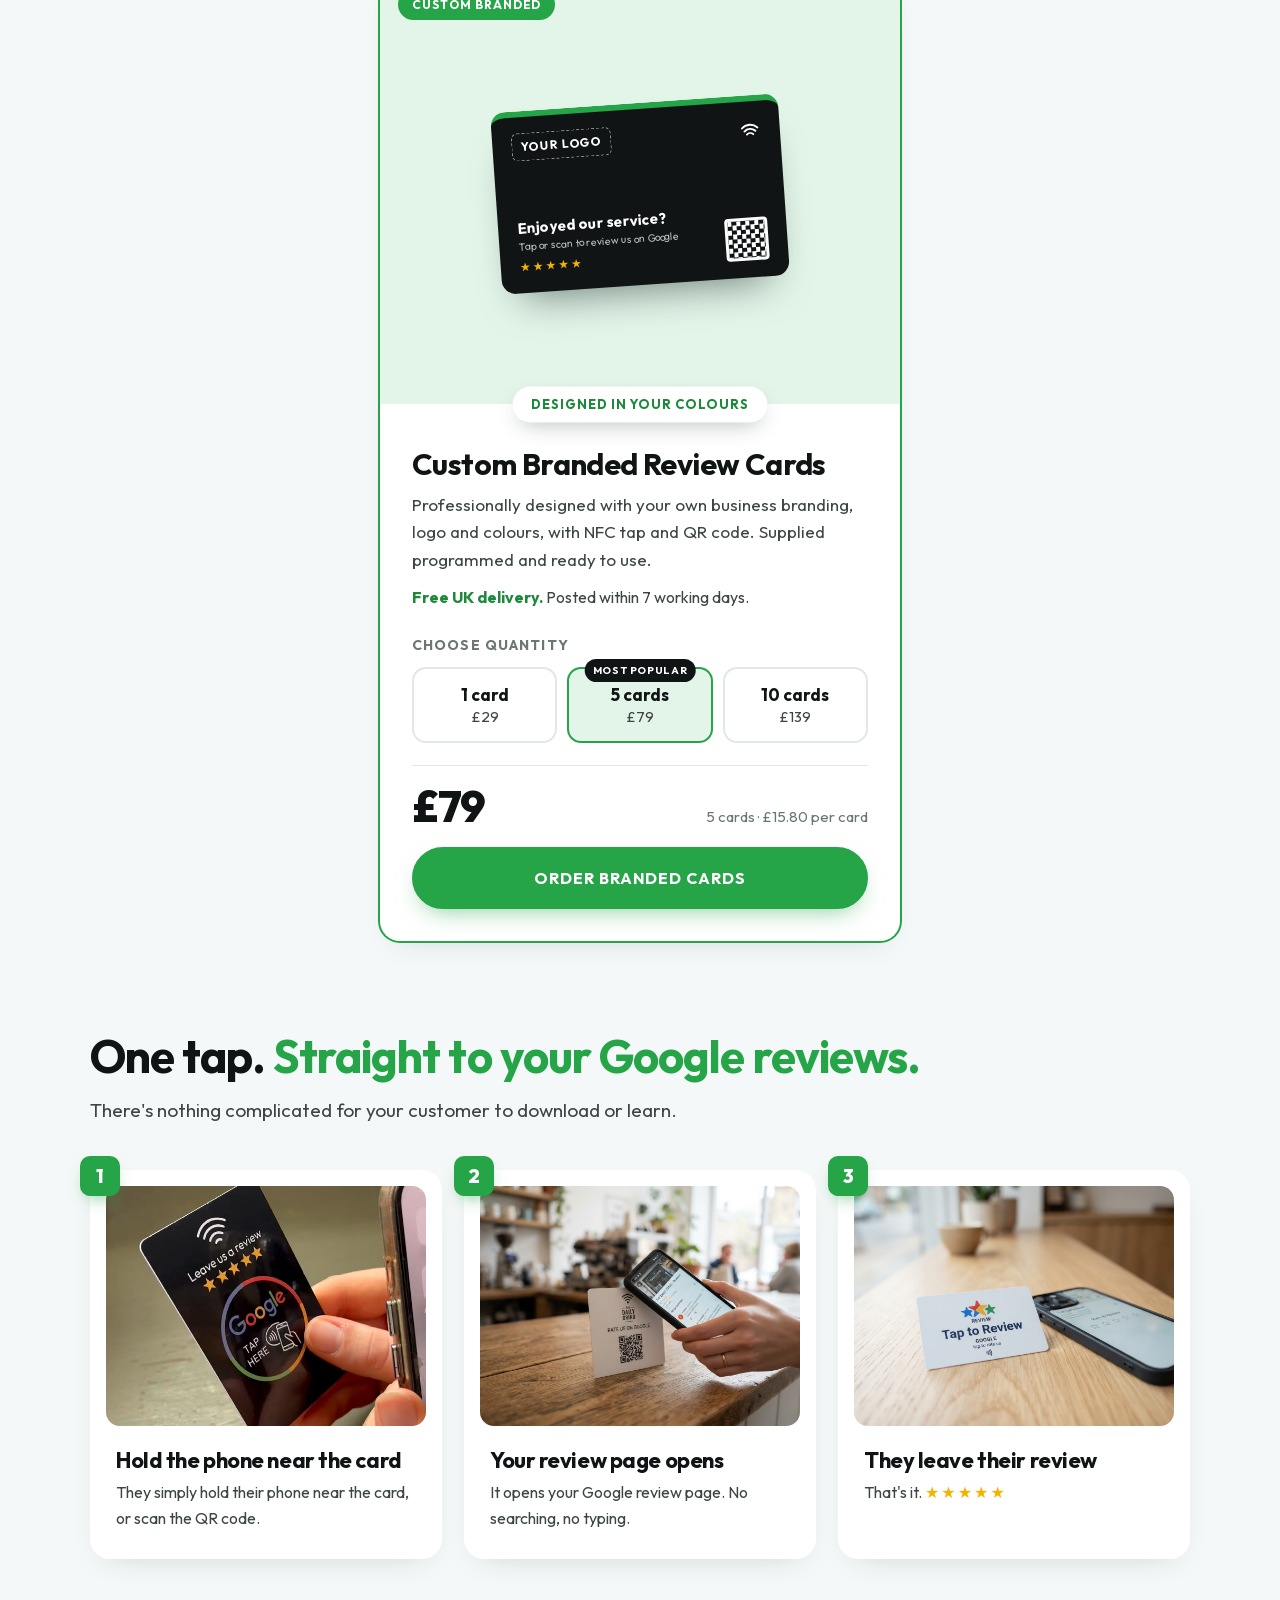
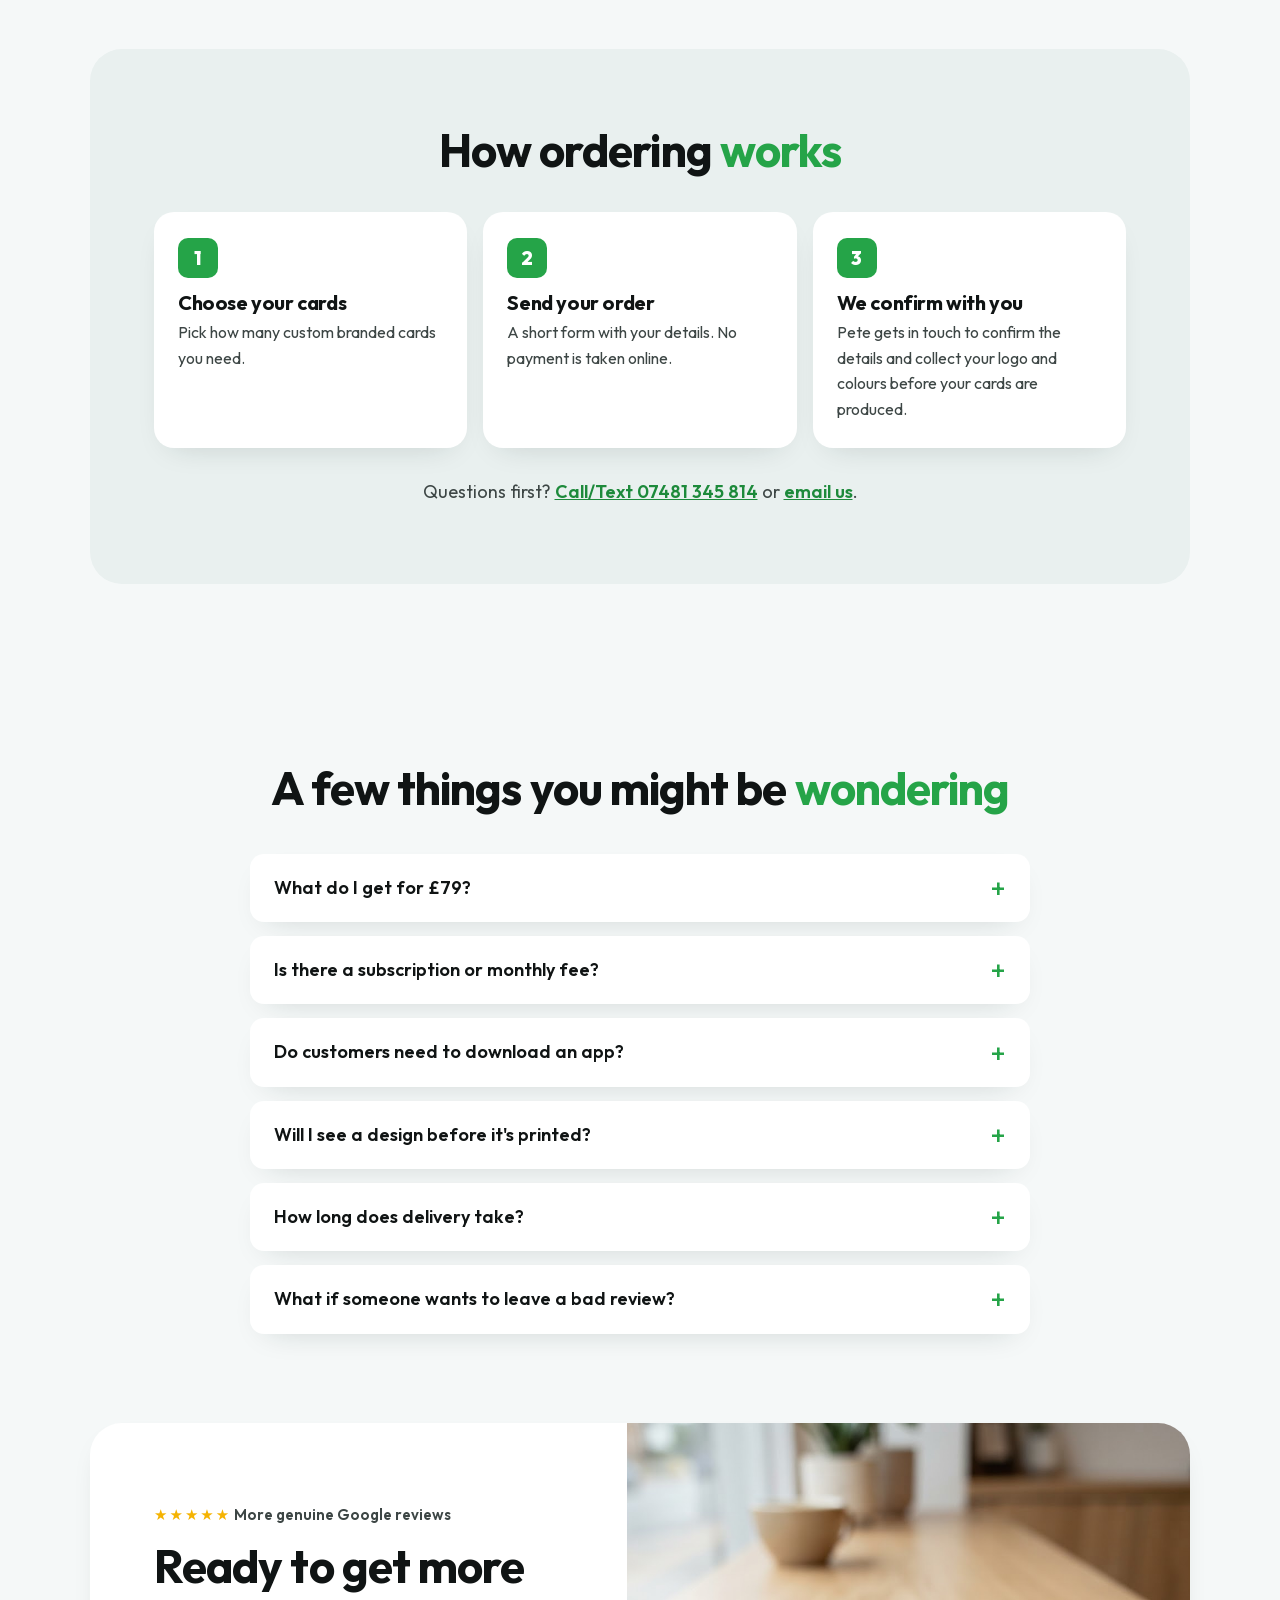
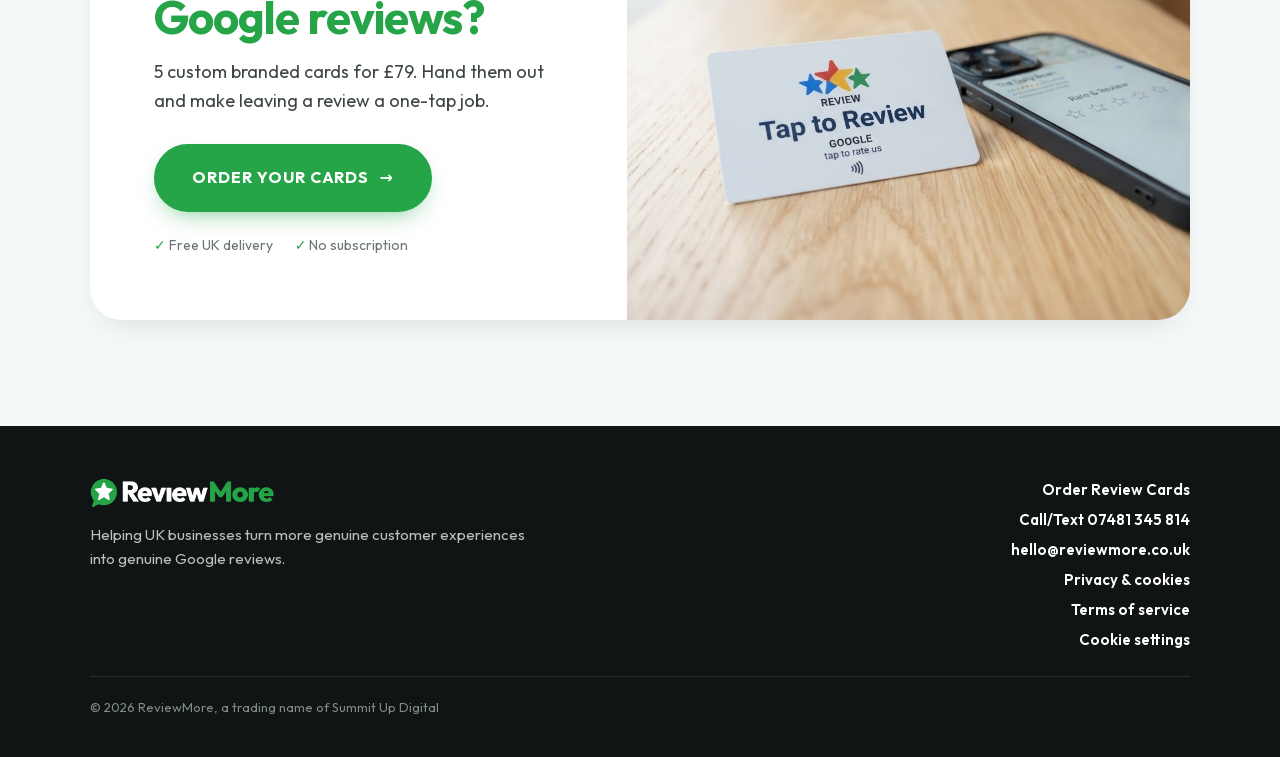
==== commit 170be2b1: "Landing page: add example custom cards section Co-Authored-By: Claude Sonnet 5.5 <noreply@anthropic." ====
--- a/custom-cards/index.html
+++ b/custom-cards/index.html
@@ -61,6 +61,21 @@
     </div>
   </section>
 
+  <!-- Examples -->
+  <section class="section section-tight">
+    <div class="wrap">
+      <div class="section-head center" style="margin-left:auto;margin-right:auto">
+        <h2>Cards that look <span class="hl">like your business</span></h2>
+        <p>Your logo, your colours, with an NFC chip and QR code that open your Google review page. Examples shown for illustration.</p>
+      </div>
+      <ul class="card-examples">
+        <li><img src="/Images/custom-card-landscaper.jpg" width="1200" height="800" alt="Example custom review card for a landscaping business, in dark green" loading="lazy"></li>
+        <li><img src="/Images/custom-card-roofer.jpg" width="1200" height="800" alt="Example custom review card for a roofing business, in charcoal and orange" loading="lazy"></li>
+        <li><img src="/Images/custom-card-electrician.jpg" width="1200" height="800" alt="Example custom review card for an electrician, in navy and yellow" loading="lazy"></li>
+      </ul>
+    </div>
+  </section>
+
   <!-- Order -->
   <section class="section" id="order">
     <div class="wrap">
--- a/css/review-cards.css
+++ b/css/review-cards.css
@@ -218,3 +218,8 @@
 .order-privacy { font-size: 14px; color: var(--muted); text-align: center; }
 .order-privacy a { color: inherit; text-decoration: underline; }
 .hp { position: absolute; left: -9999px; width: 1px; height: 1px; overflow: hidden; }
+
+/* Example custom cards (landing page) */
+.card-examples { list-style: none; margin: 0; padding: 0; display: grid; grid-template-columns: repeat(3, 1fr); gap: 20px; }
+.card-examples img { width: 100%; height: auto; display: block; border-radius: var(--radius-lg); box-shadow: var(--shadow); }
+@media (max-width: 800px) { .card-examples { grid-template-columns: 1fr; max-width: 520px; margin: 0 auto; } }
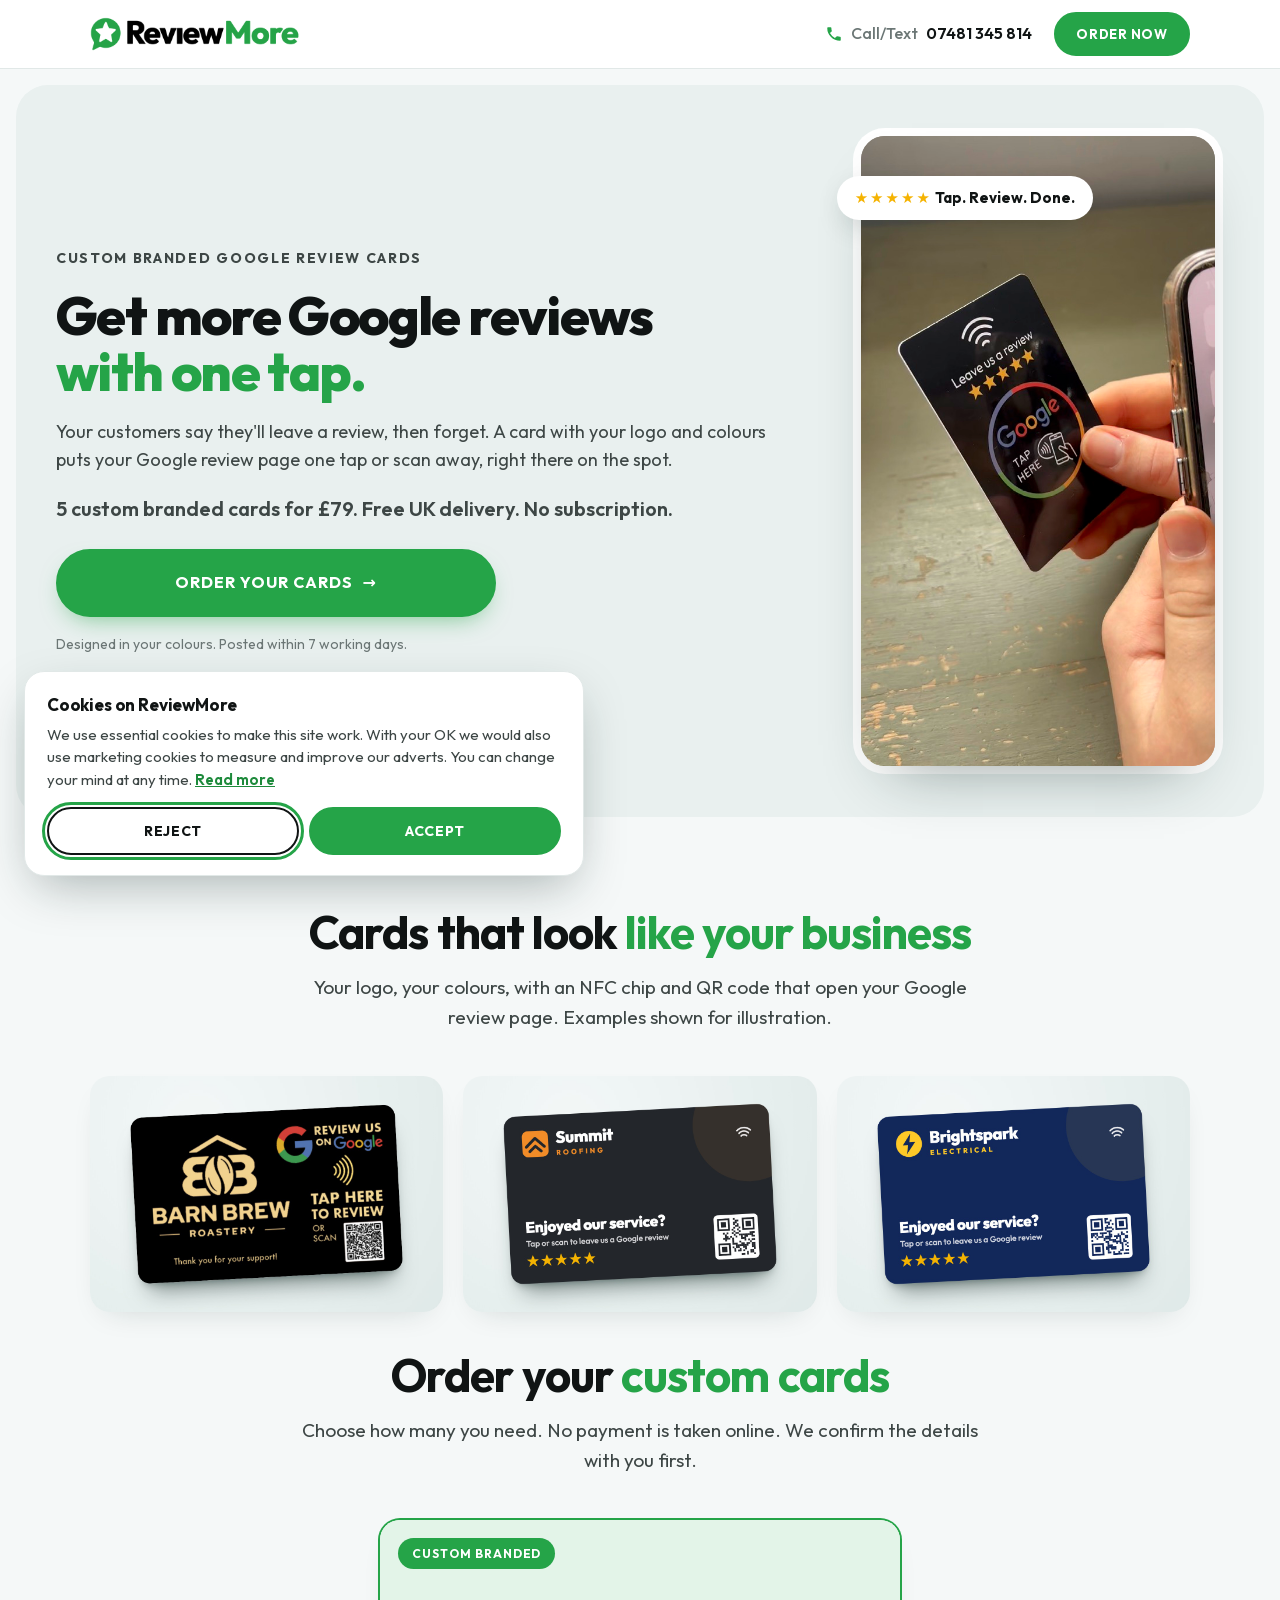
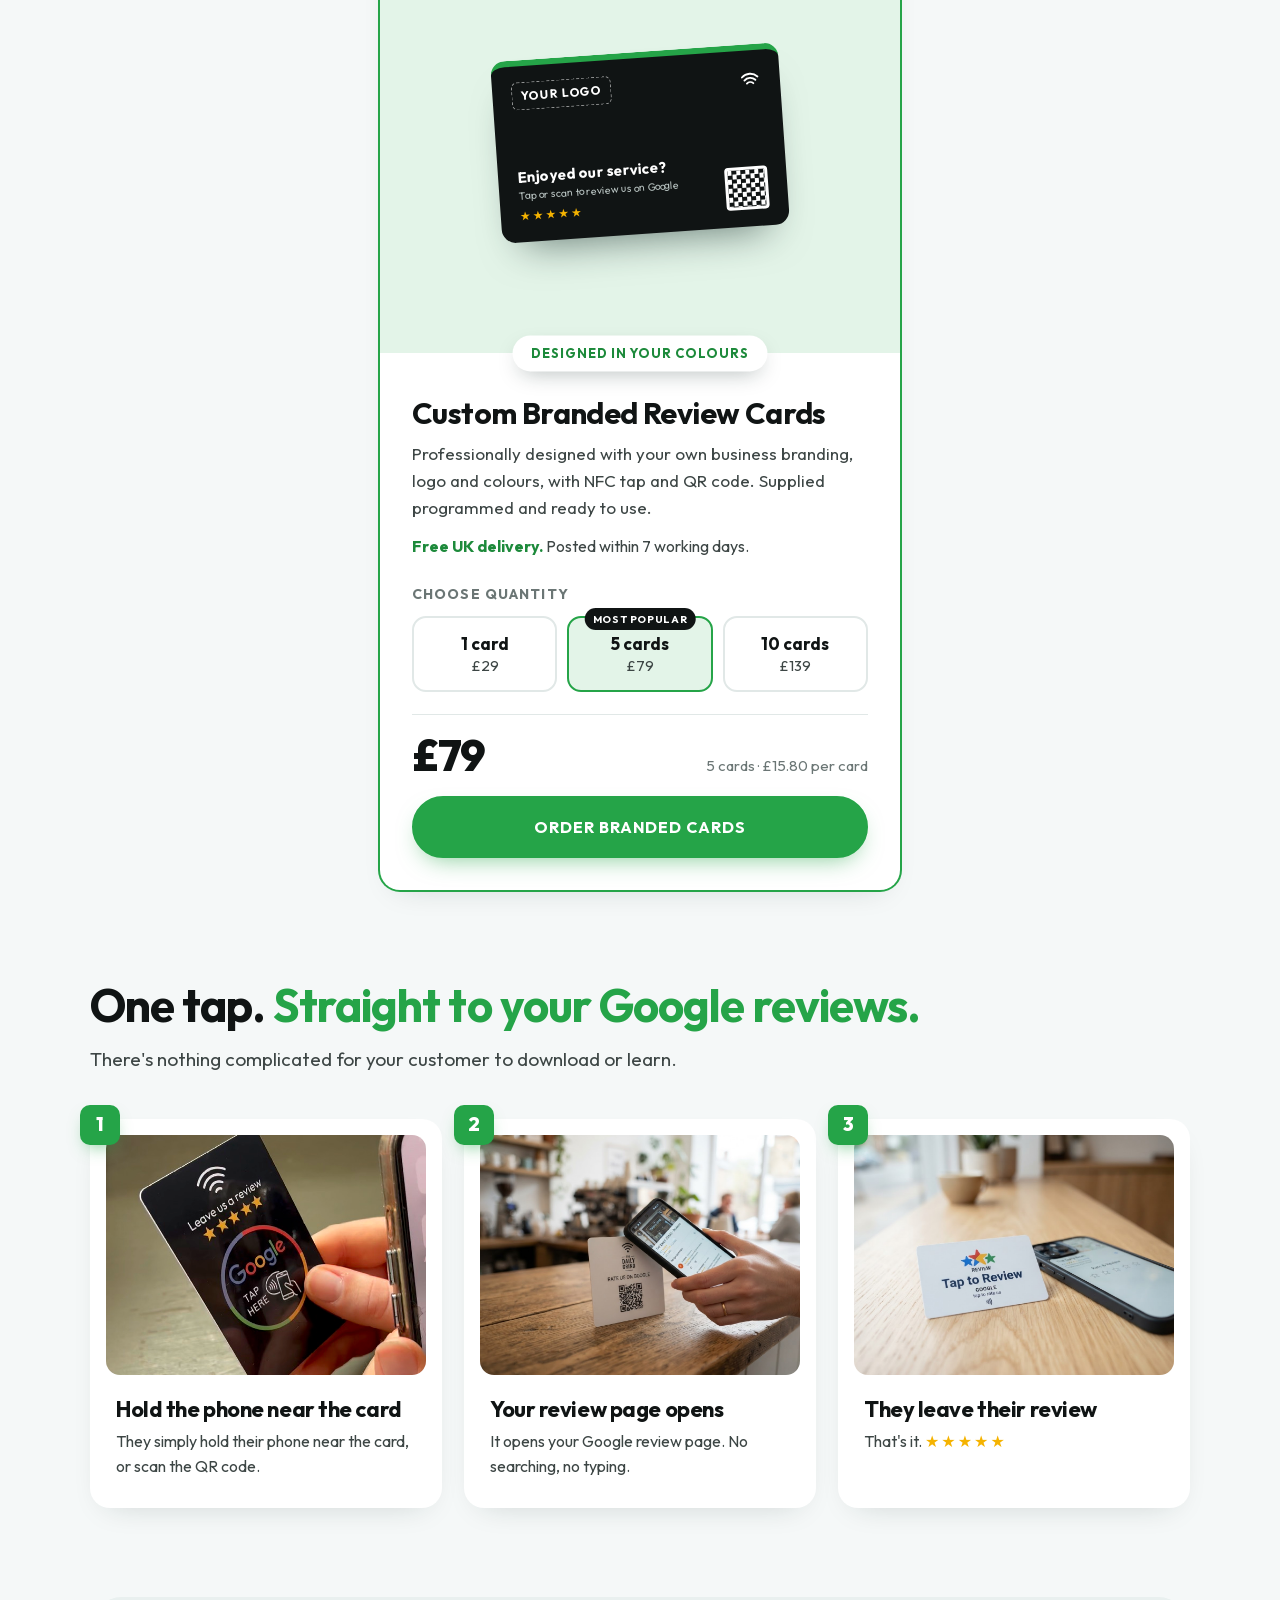
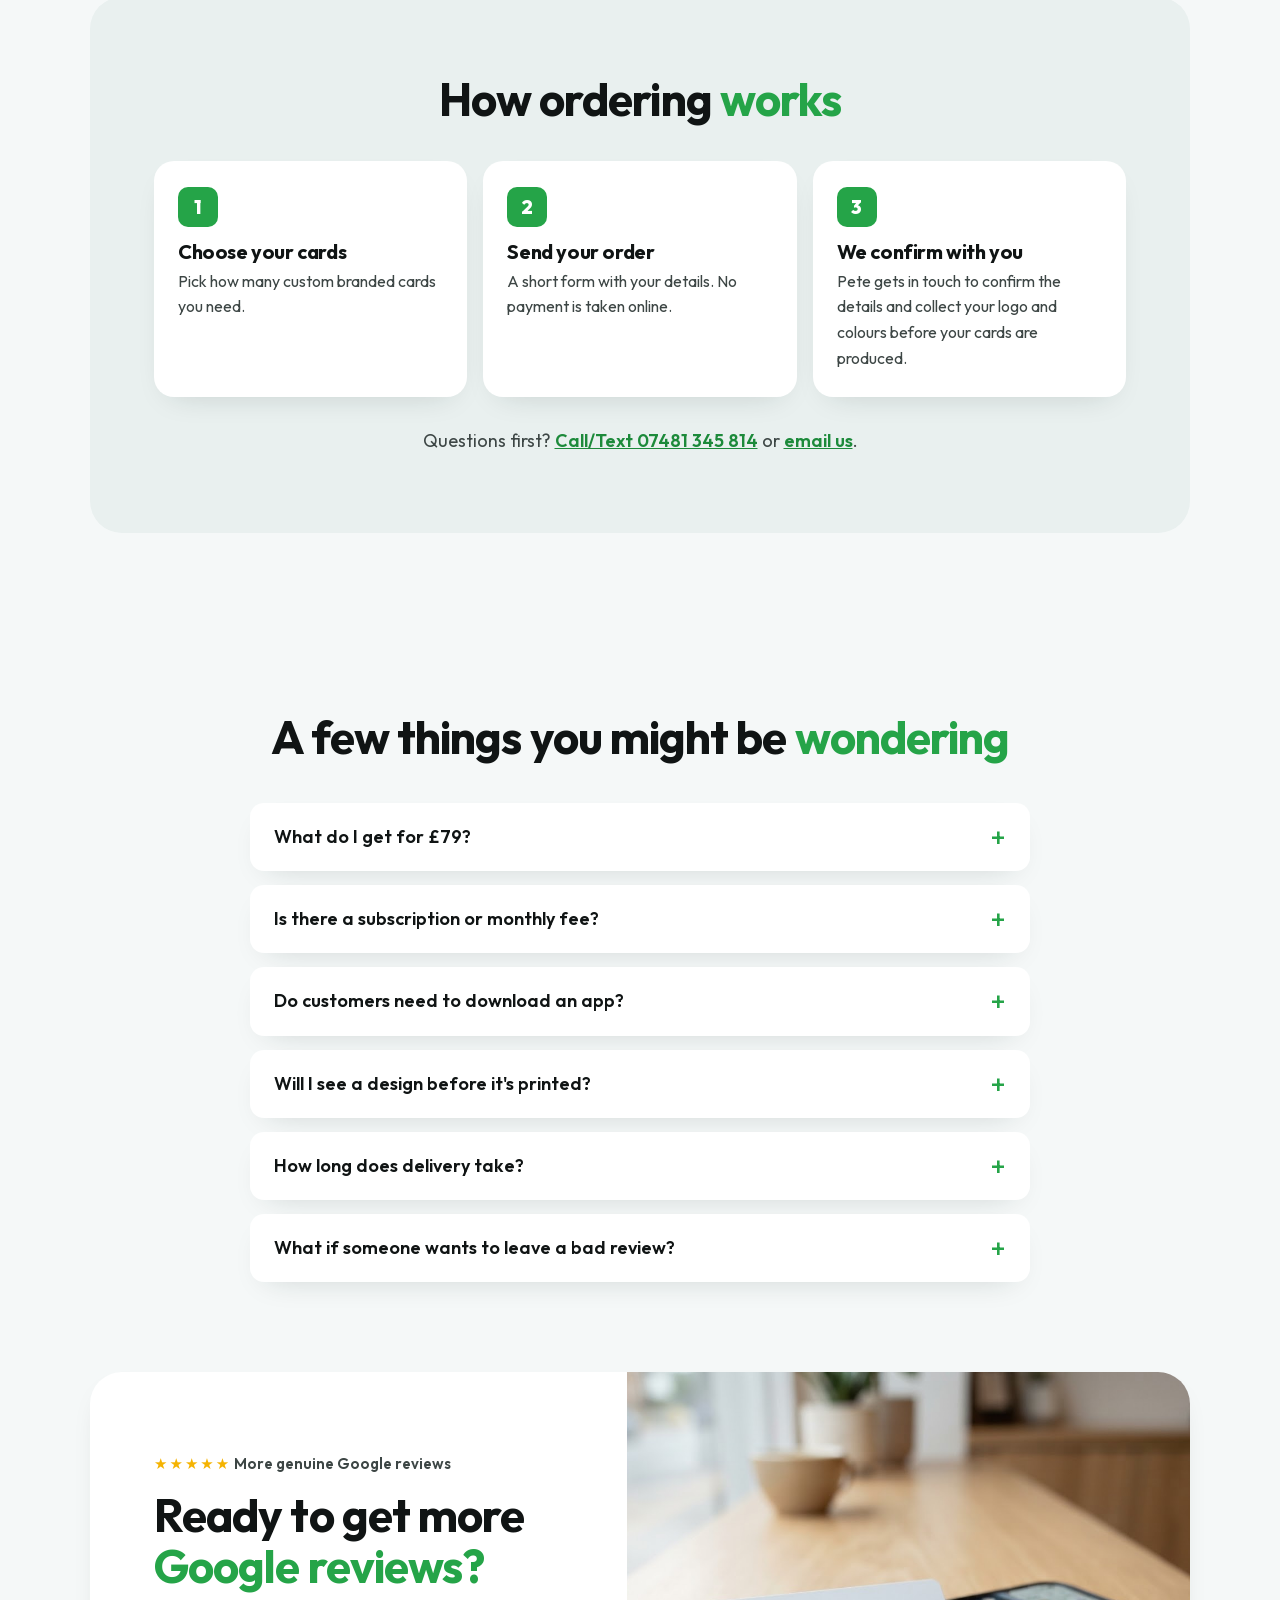
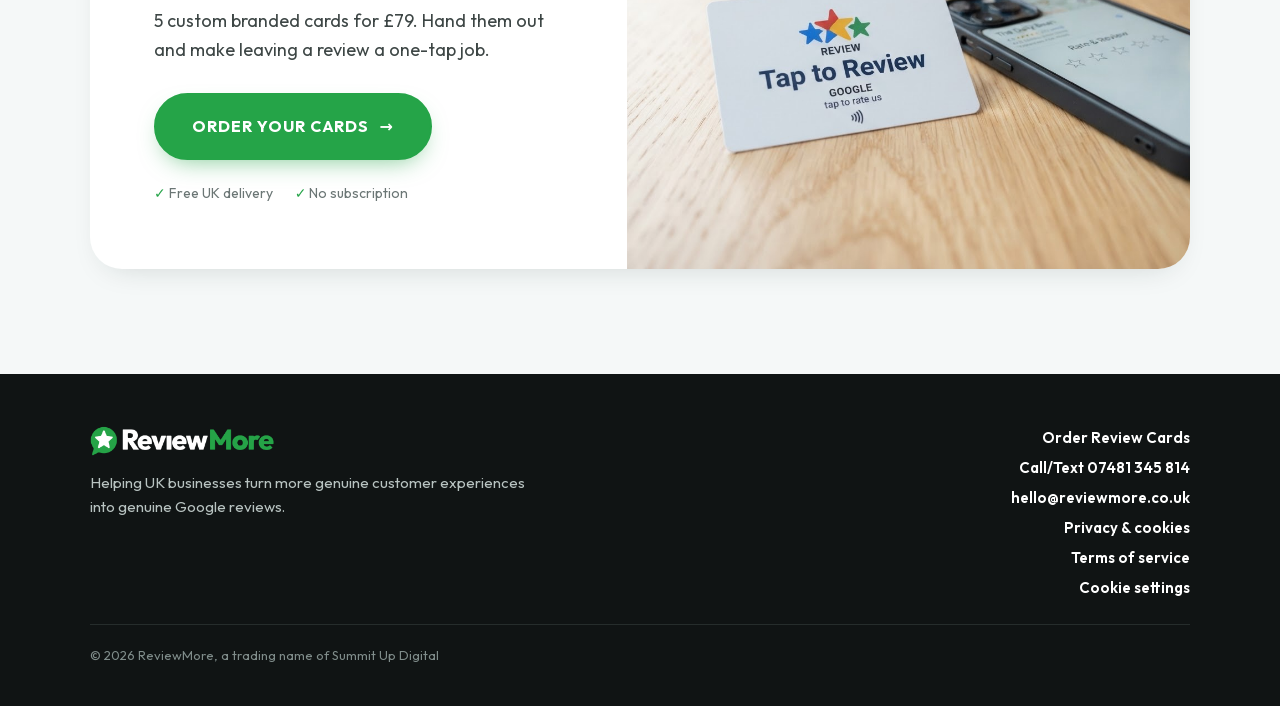
==== commit ca88d3a5: "Landing page: use Barn Brew example card, adjust section spacing Co-Authored-By: Claude Sonnet 5.5 <" ====
--- a/custom-cards/index.html
+++ b/custom-cards/index.html
@@ -62,14 +62,14 @@
   </section>
 
   <!-- Examples -->
-  <section class="section section-tight">
+  <section class="section section-tight" id="examples">
     <div class="wrap">
       <div class="section-head center" style="margin-left:auto;margin-right:auto">
         <h2>Cards that look <span class="hl">like your business</span></h2>
         <p>Your logo, your colours, with an NFC chip and QR code that open your Google review page. Examples shown for illustration.</p>
       </div>
       <ul class="card-examples">
-        <li><img src="/Images/custom-card-landscaper.jpg" width="1200" height="800" alt="Example custom review card for a landscaping business, in dark green" loading="lazy"></li>
+        <li><img src="/Images/custom-card-barnbrew.jpg" width="1200" height="800" alt="Custom review card for Barn Brew Roastery, black with gold logo" loading="lazy"></li>
         <li><img src="/Images/custom-card-roofer.jpg" width="1200" height="800" alt="Example custom review card for a roofing business, in charcoal and orange" loading="lazy"></li>
         <li><img src="/Images/custom-card-electrician.jpg" width="1200" height="800" alt="Example custom review card for an electrician, in navy and yellow" loading="lazy"></li>
       </ul>
--- a/css/review-cards.css
+++ b/css/review-cards.css
@@ -223,3 +223,7 @@
 .card-examples { list-style: none; margin: 0; padding: 0; display: grid; grid-template-columns: repeat(3, 1fr); gap: 20px; }
 .card-examples img { width: 100%; height: auto; display: block; border-radius: var(--radius-lg); box-shadow: var(--shadow); }
 @media (max-width: 800px) { .card-examples { grid-template-columns: 1fr; max-width: 520px; margin: 0 auto; } }
+
+/* Landing page spacing: more room above the examples, less before the order heading */
+#examples { padding-top: var(--section); padding-bottom: 0; }
+#order { padding-top: clamp(24px, 3vw, 40px); }
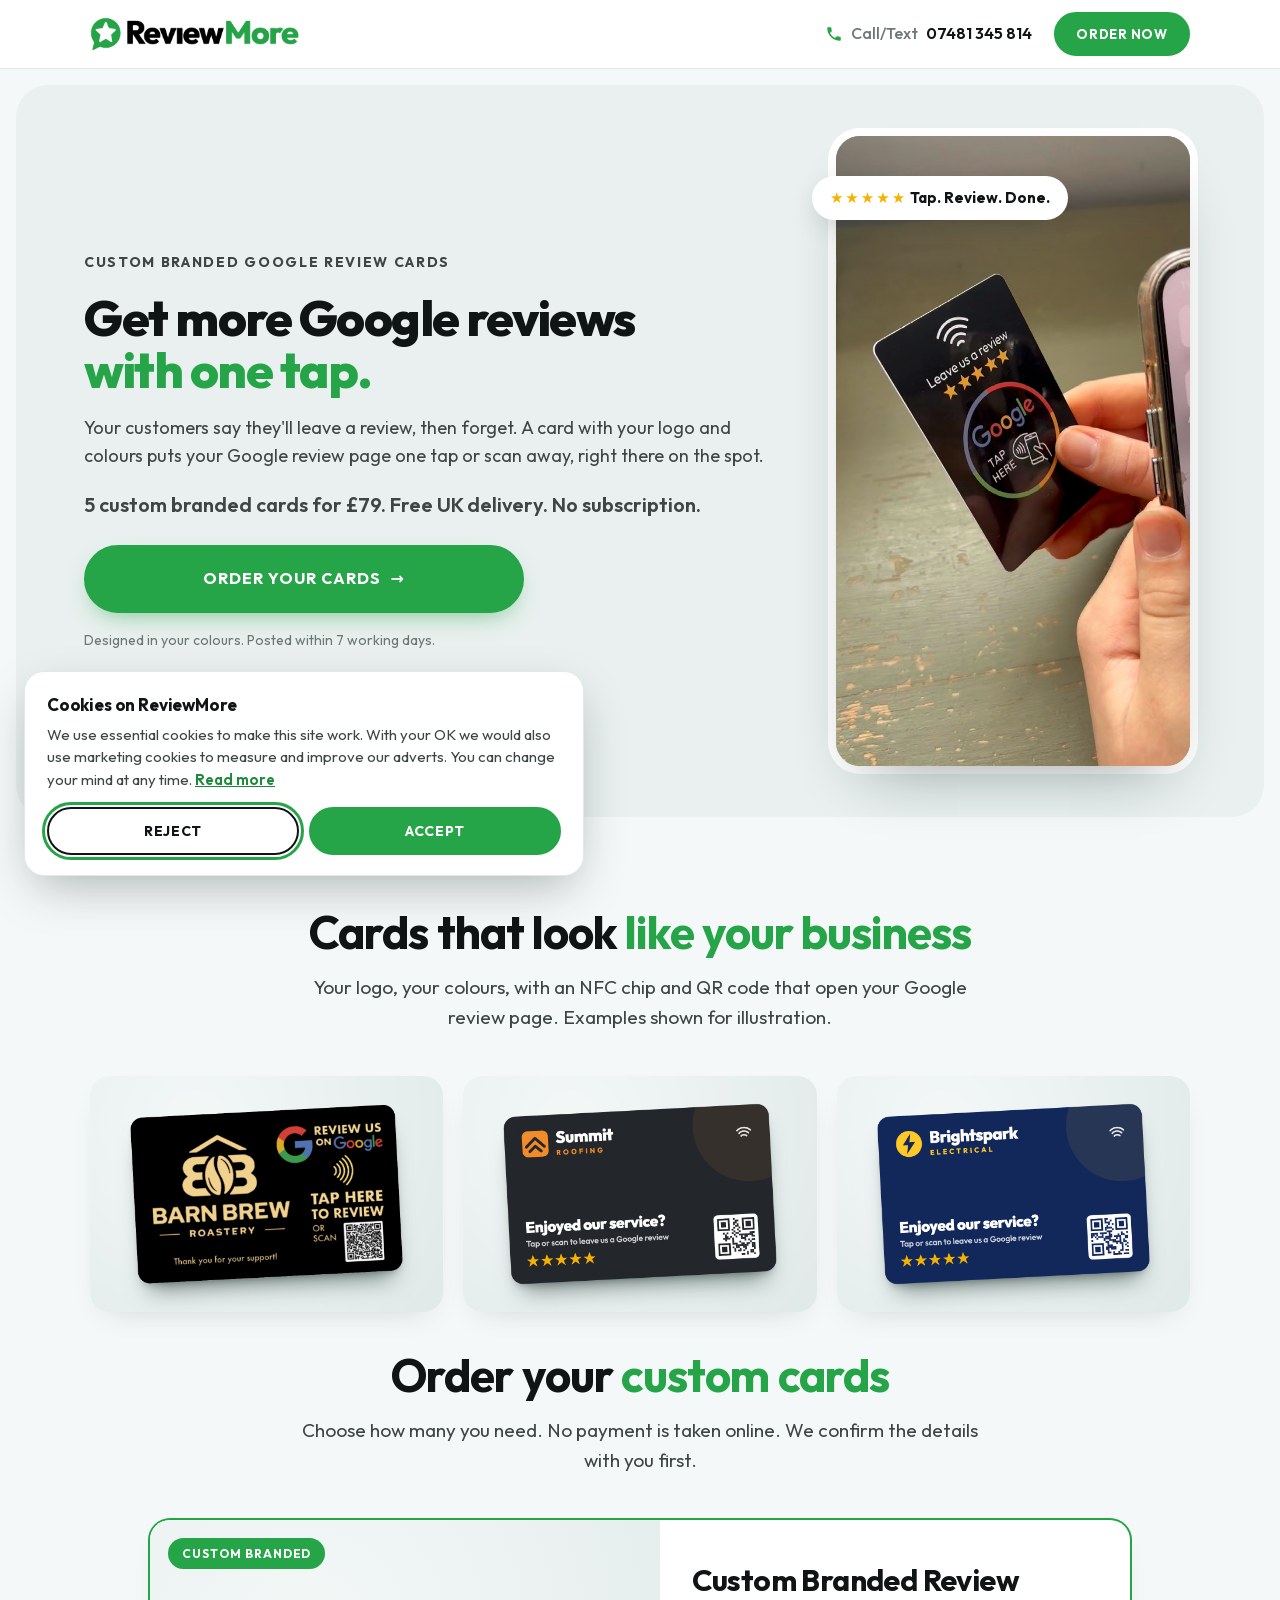
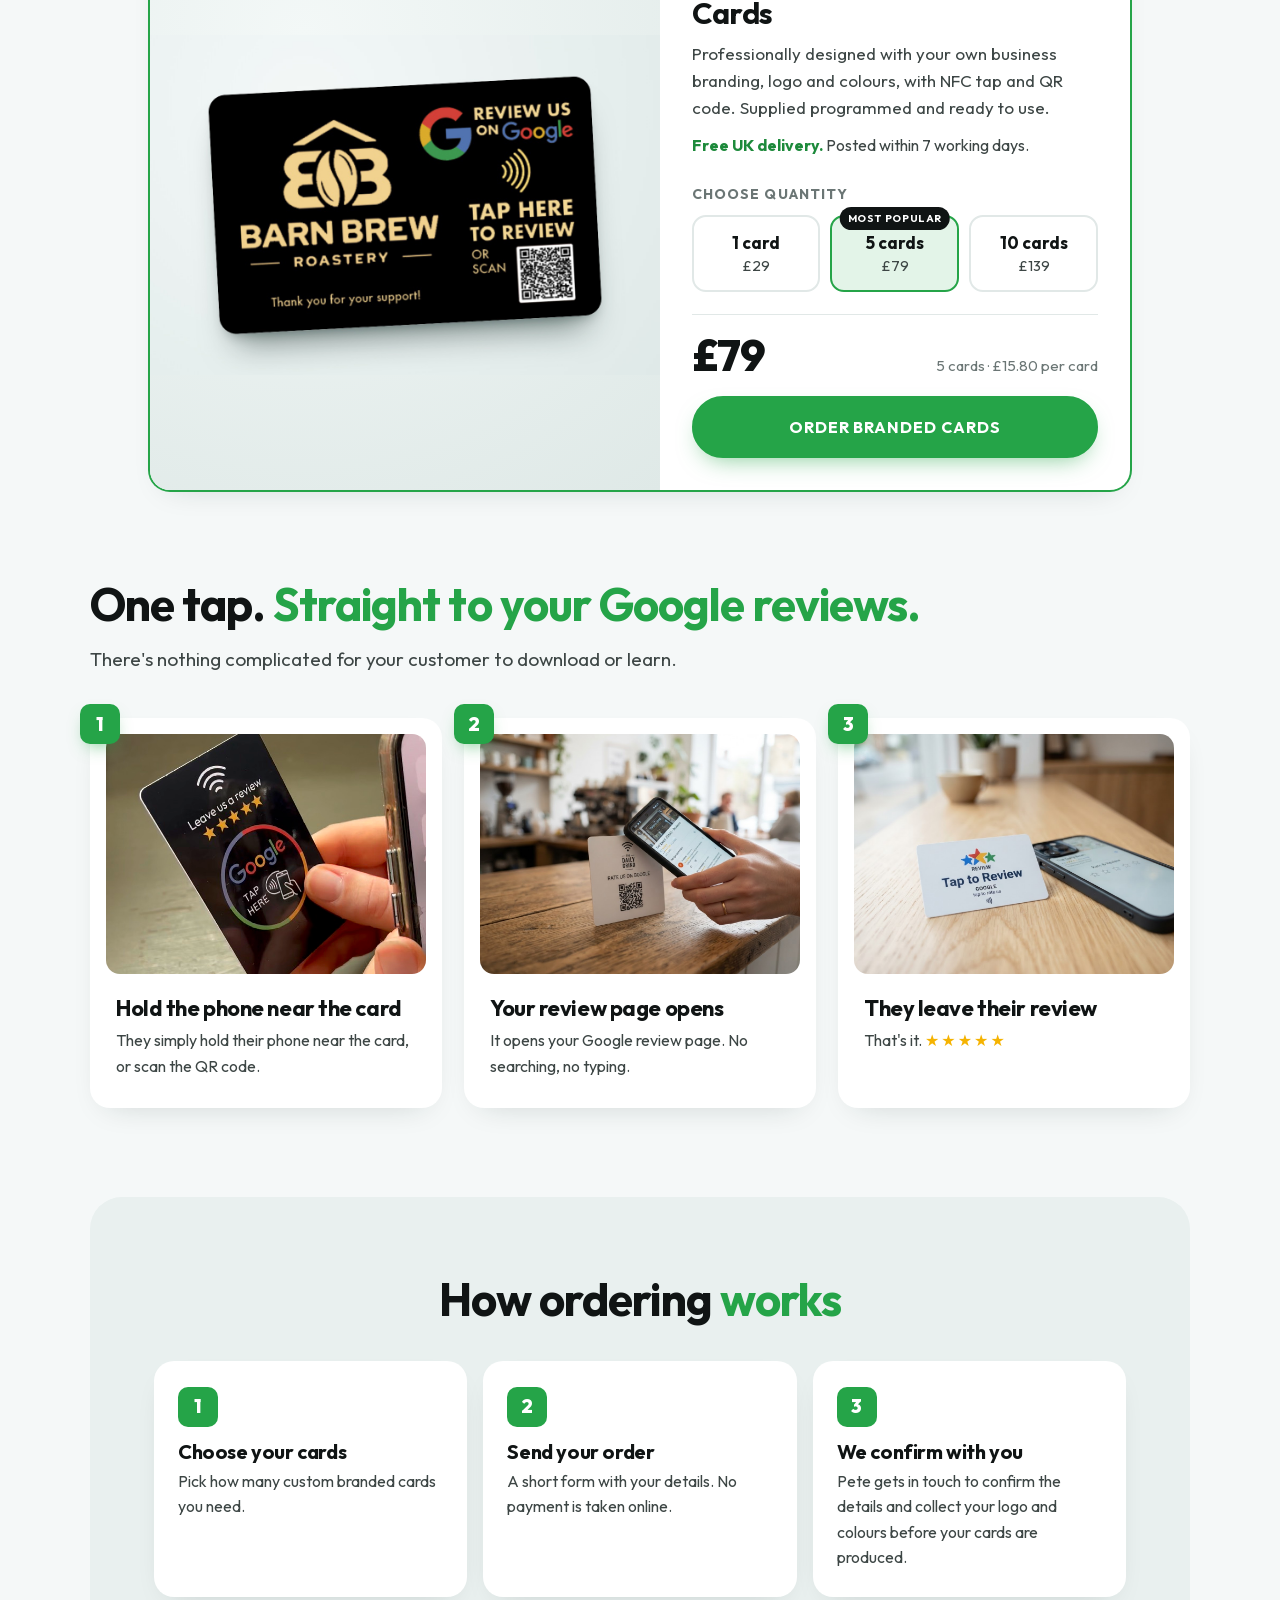
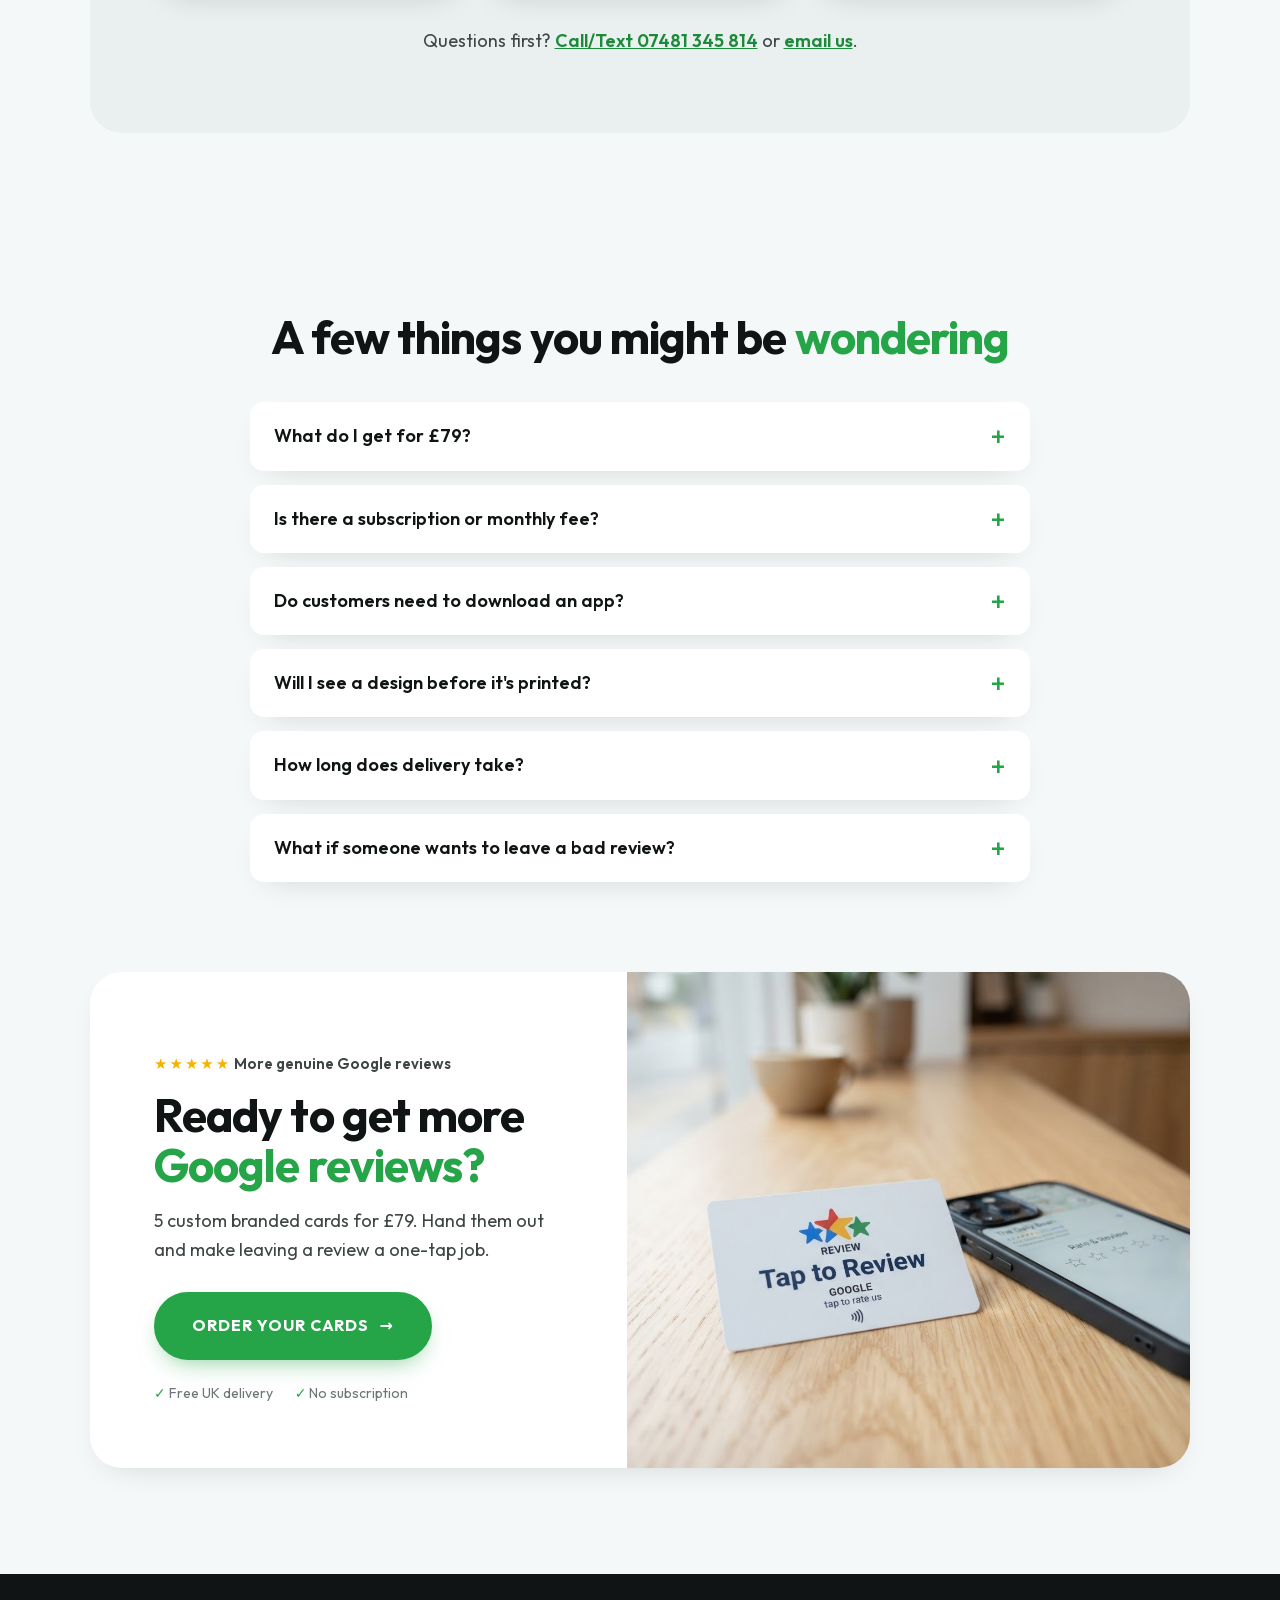
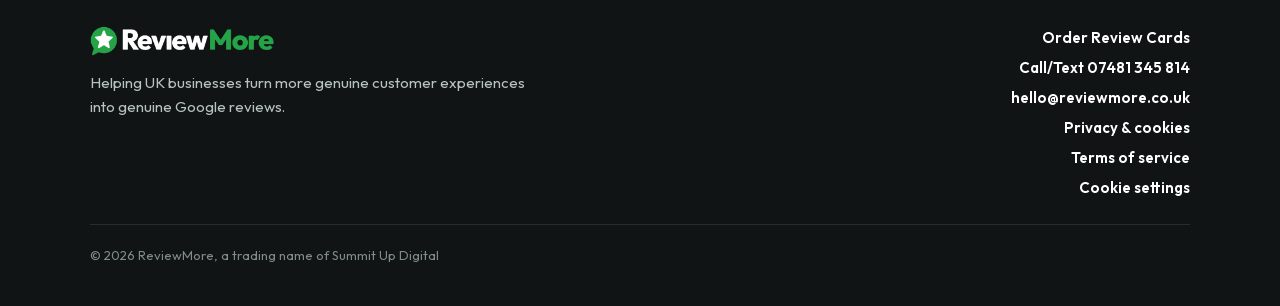
==== commit 3a56e302: "Landing page: tighter hero, landscape order card with Barn Brew image Co-Authored-By: Claude Sonnet " ====
--- a/custom-cards/index.html
+++ b/custom-cards/index.html
@@ -17,7 +17,7 @@
   <link rel="stylesheet" href="/css/review-cards.css">
   <link rel="stylesheet" href="/css/cookie-consent.css">
 </head>
-<body>
+<body class="page-landing">
 
 <header class="site-header">
   <div class="wrap header-inner">
@@ -84,26 +84,12 @@
         <p>Choose how many you need. No payment is taken online. We confirm the details with you first.</p>
       </div>
     </div>
-    <div class="wrap products" style="grid-template-columns:minmax(0,520px);justify-content:center">
+    <div class="wrap products products-single">
 
       <article class="product product-premium card" data-product="branded">
         <span class="pill-badge product-badge">Custom branded</span>
-        <div class="product-media product-media-mock" aria-hidden="true">
-          <div class="mock-card">
-            <div class="mock-top">
-              <span class="mock-logo">Your logo</span>
-              <svg class="mock-nfc" viewBox="0 0 24 24"><path d="M8.5 8.5a5 5 0 0 1 0 7M12 6a8.5 8.5 0 0 1 0 12M15.5 3.5a12 12 0 0 1 0 17"/></svg>
-            </div>
-            <div class="mock-bottom">
-              <div>
-                <p class="mock-title">Enjoyed our service?</p>
-                <p class="mock-sub">Tap or scan to review us on Google</p>
-                <p class="mock-stars">★★★★★</p>
-              </div>
-              <span class="mock-qr"></span>
-            </div>
-          </div>
-          <p class="mock-caption">Designed in your colours</p>
+        <div class="product-media product-media-photo">
+          <img src="/Images/custom-card-barnbrew.jpg" width="1200" height="800" alt="A custom branded review card for Barn Brew Roastery, black with a gold logo, NFC tap symbol and QR code">
         </div>
         <div class="product-body">
           <h3 class="product-name">Custom Branded Review Cards</h3>
--- a/css/review-cards.css
+++ b/css/review-cards.css
@@ -227,3 +227,18 @@
 /* Landing page spacing: more room above the examples, less before the order heading */
 #examples { padding-top: var(--section); padding-bottom: 0; }
 #order { padding-top: clamp(24px, 3vw, 40px); }
+
+/* Landing page: tighter hero, landscape order card */
+@media (min-width: 901px) {
+  .page-landing .hero-grid { max-width: 1240px; padding-left: clamp(24px, 5vw, 72px); padding-right: clamp(24px, 5vw, 72px); grid-template-columns: 1.9fr 1fr; }
+  .page-landing .hero h1 { font-size: clamp(40px, 3.9vw, 54px); }
+}
+.products-single { grid-template-columns: minmax(0, 1060px); justify-content: center; }
+.products-single .product { flex-direction: row; align-items: stretch; }
+.products-single .product-media { flex: 0 0 52%; aspect-ratio: auto; min-height: 100%; background: radial-gradient(circle at 30% 20%, #f3f8f7, #dfe9e7); }
+.products-single .product-media-photo img { object-fit: contain; object-position: center; }
+.products-single .product-body { flex: 1; justify-content: center; }
+@media (max-width: 800px) {
+  .products-single .product { flex-direction: column; }
+  .products-single .product-media { flex: none; aspect-ratio: 3 / 2; min-height: 0; }
+}
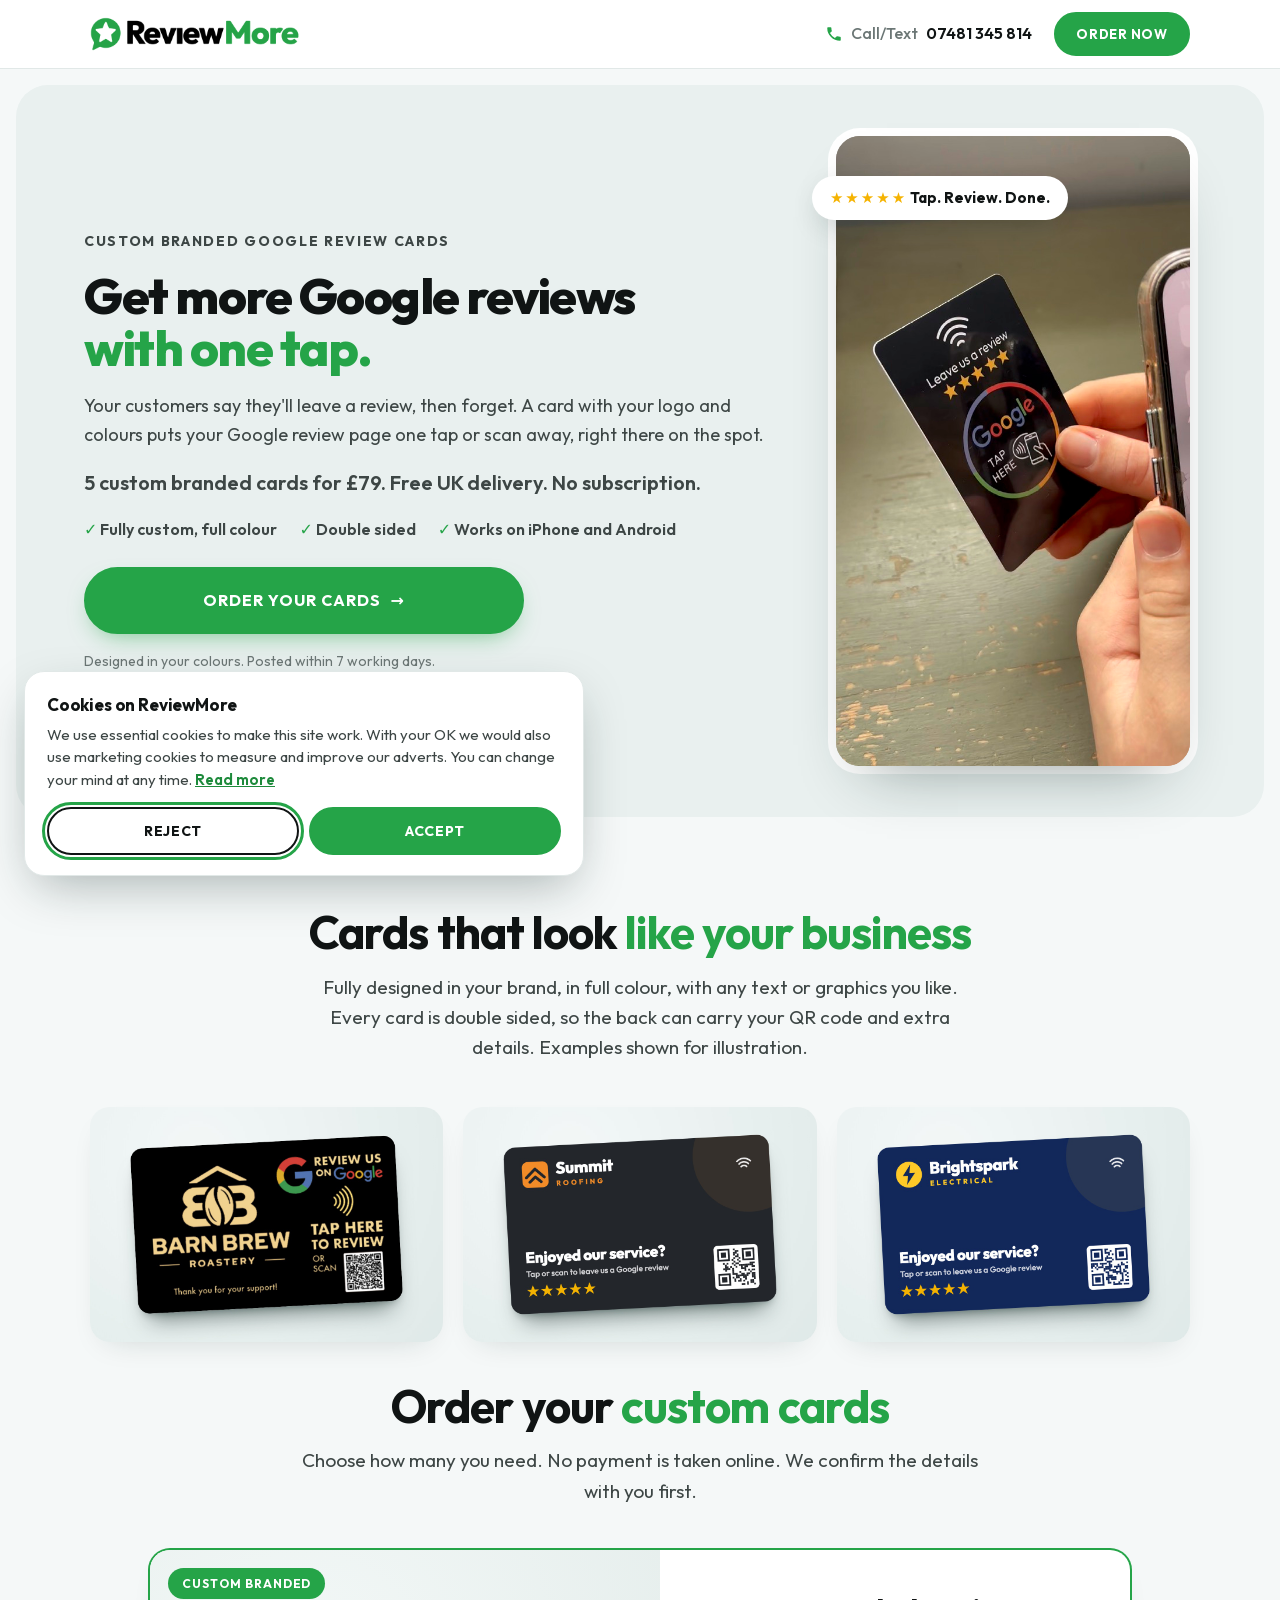
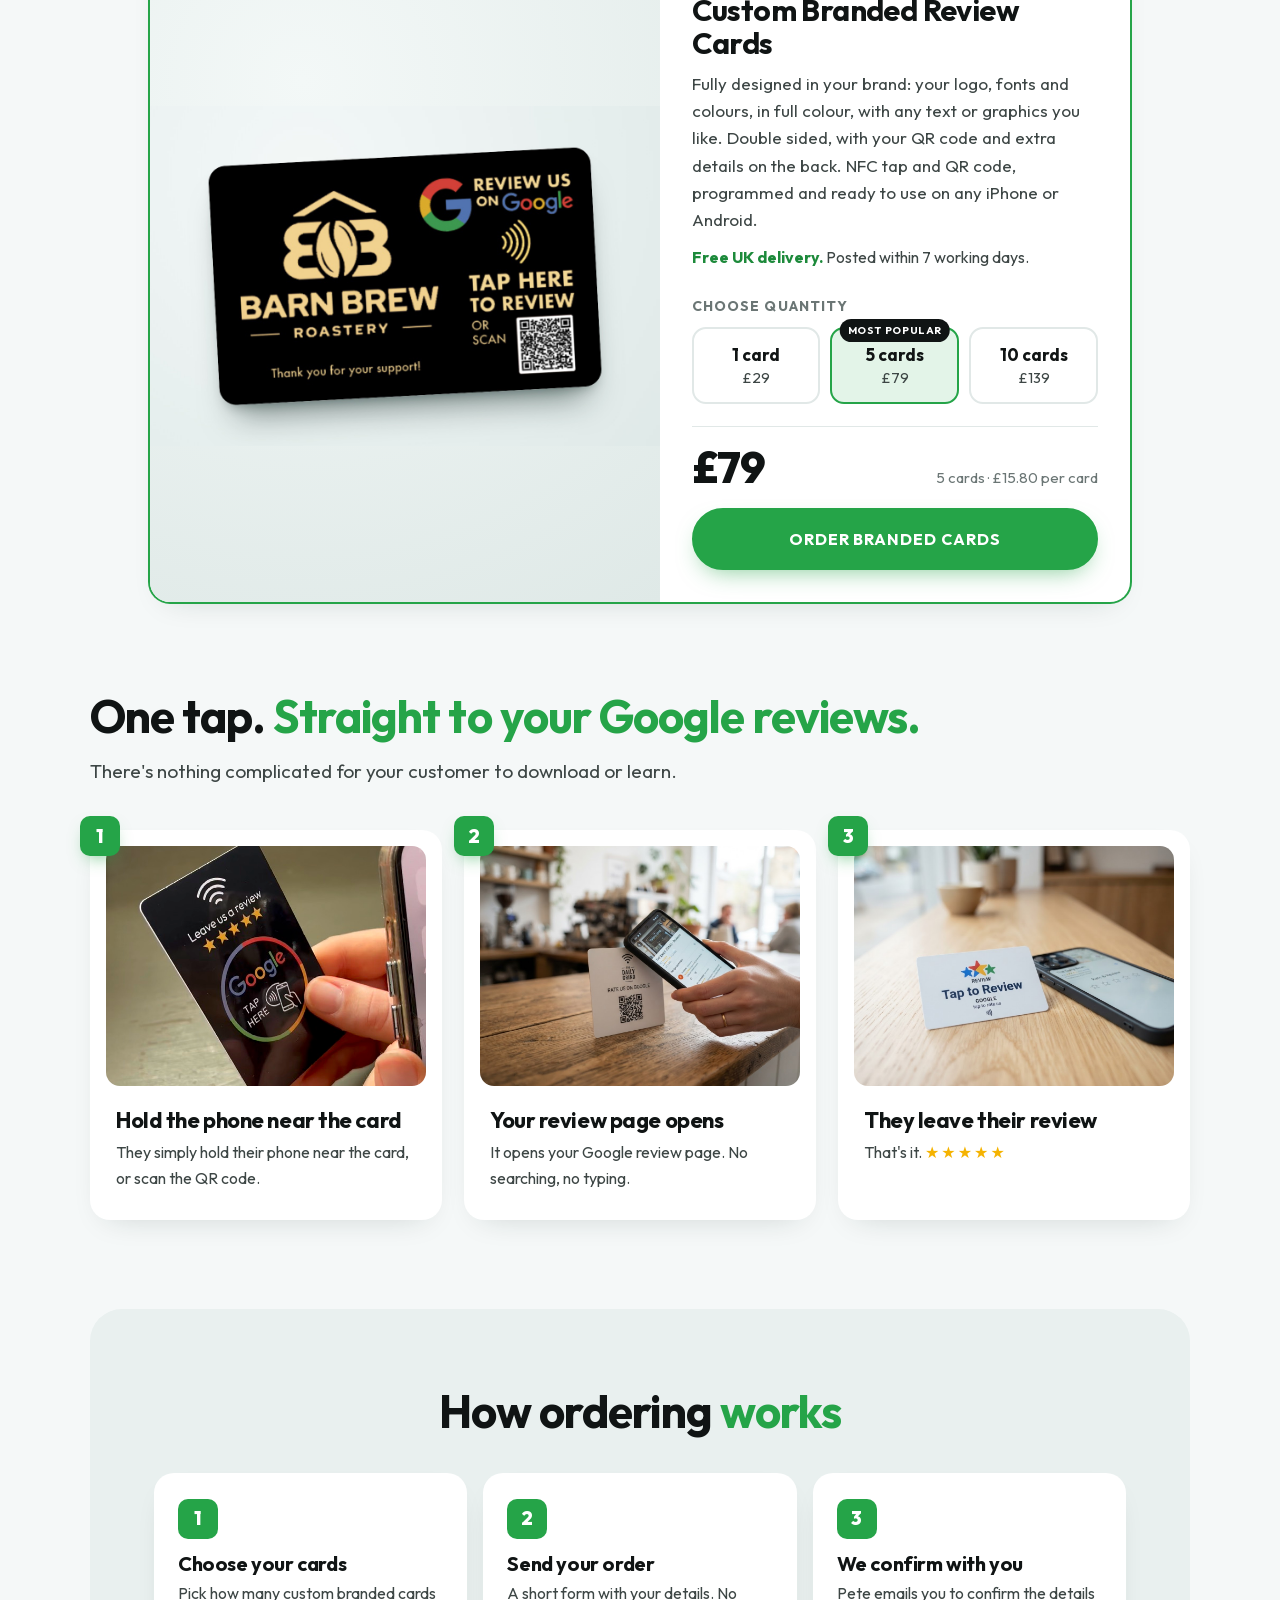
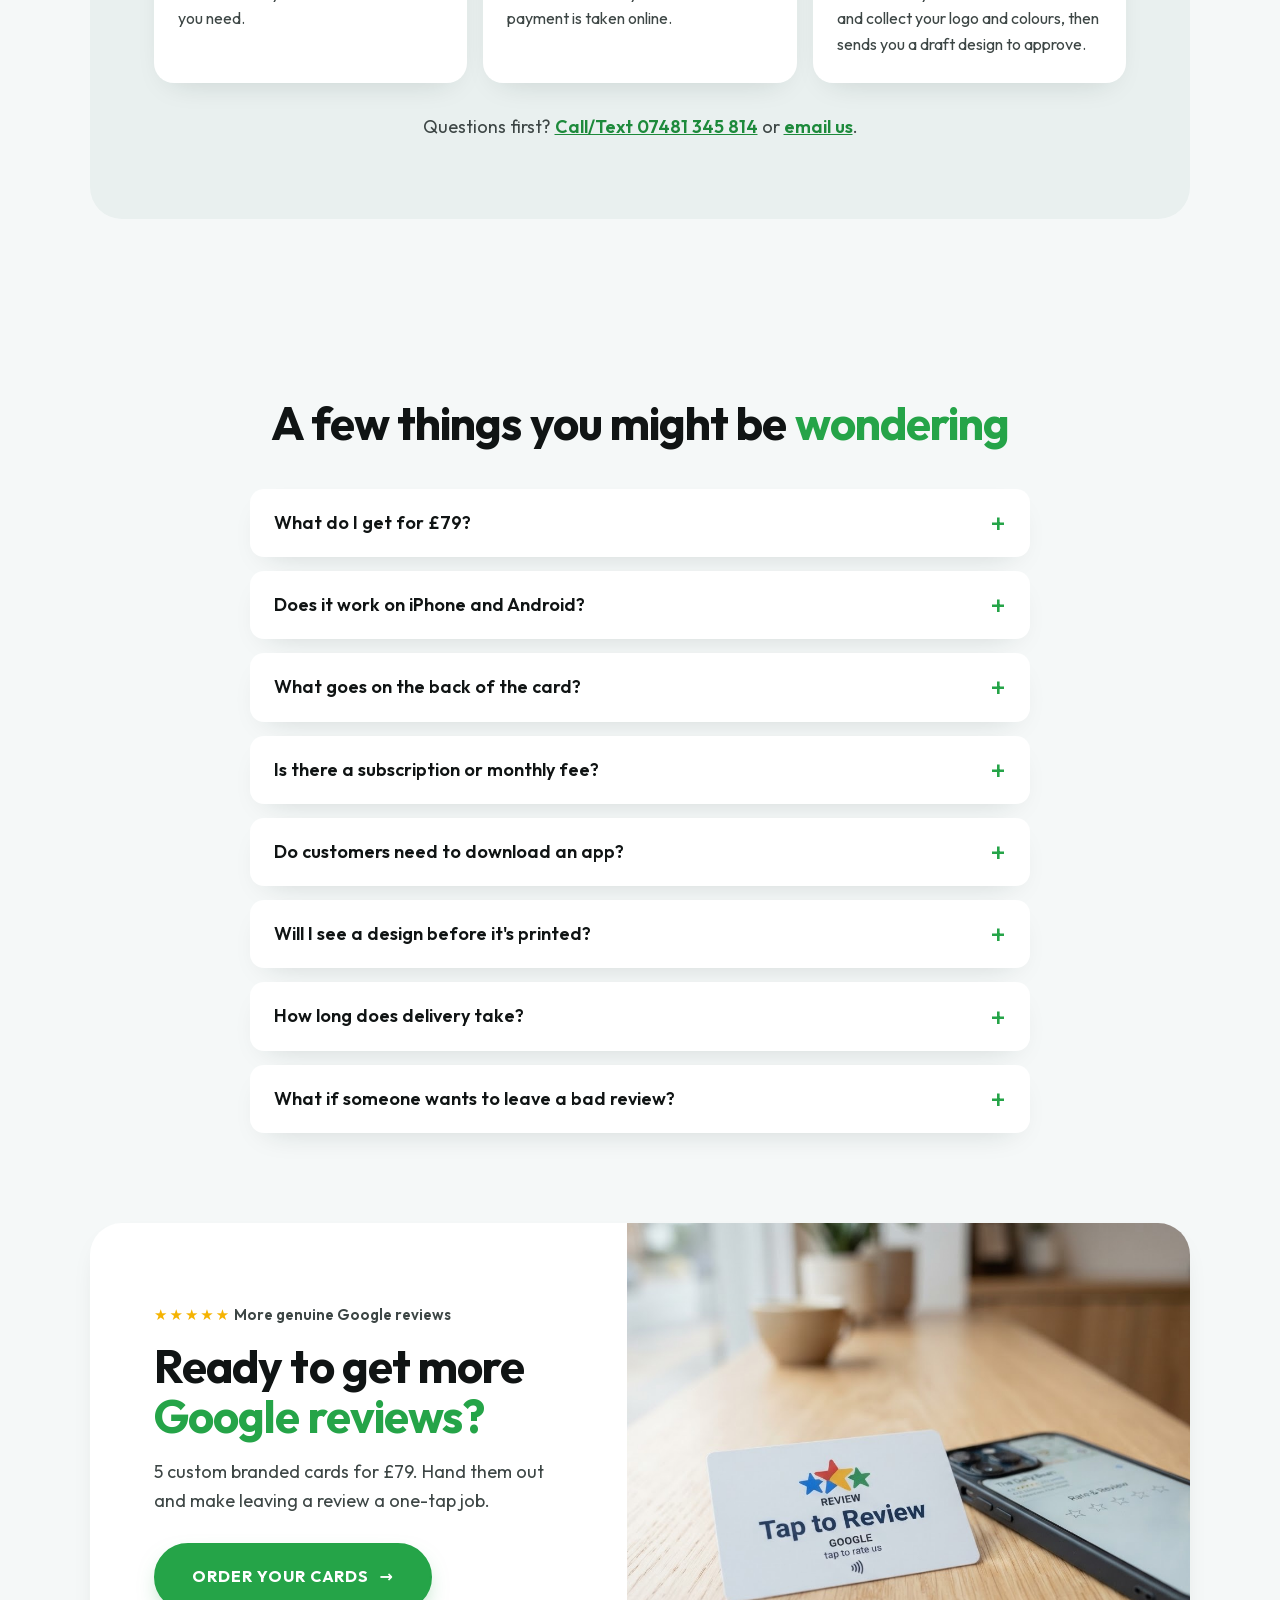
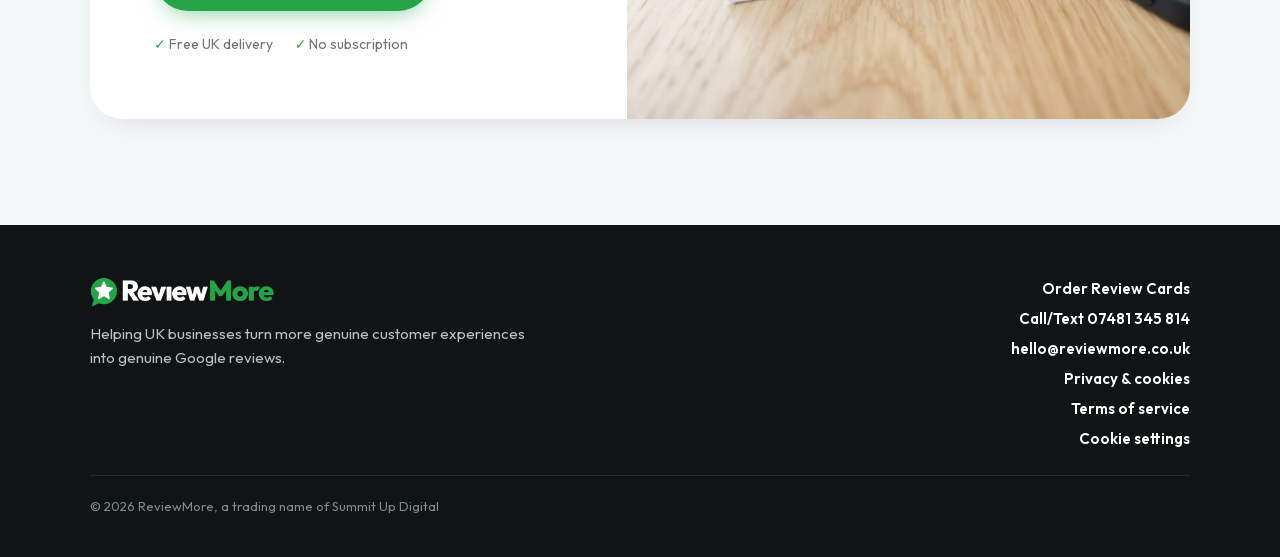
==== commit 703070e7: "Landing page: add custom/double-sided/iPhone+Android points, proof sign-off FAQ Co-Authored-By: Clau" ====
--- a/custom-cards/index.html
+++ b/custom-cards/index.html
@@ -43,6 +43,7 @@
           <h1>Get more Google reviews <span class="hl">with one tap.</span></h1>
           <p>Your customers say they'll leave a review, then forget. A card with your logo and colours puts your Google review page one tap or scan away, right there on the spot.</p>
           <p class="hero-strong">5 custom branded cards for £79. Free UK delivery. No subscription.</p>
+          <p class="hero-features"><span>Fully custom, full colour</span><span>Double sided</span><span>Works on iPhone and Android</span></p>
           <div class="hero-actions">
             <a href="#order" class="btn btn-big">Order your cards <span aria-hidden="true">→</span></a>
           </div>
@@ -66,7 +67,7 @@
     <div class="wrap">
       <div class="section-head center" style="margin-left:auto;margin-right:auto">
         <h2>Cards that look <span class="hl">like your business</span></h2>
-        <p>Your logo, your colours, with an NFC chip and QR code that open your Google review page. Examples shown for illustration.</p>
+        <p>Fully designed in your brand, in full colour, with any text or graphics you like. Every card is double sided, so the back can carry your QR code and extra details. Examples shown for illustration.</p>
       </div>
       <ul class="card-examples">
         <li><img src="/Images/custom-card-barnbrew.jpg" width="1200" height="800" alt="Custom review card for Barn Brew Roastery, black with gold logo" loading="lazy"></li>
@@ -93,7 +94,7 @@
         </div>
         <div class="product-body">
           <h3 class="product-name">Custom Branded Review Cards</h3>
-          <p class="product-desc">Professionally designed with your own business branding, logo and colours, with NFC tap and QR code. Supplied programmed and ready to use.</p>
+          <p class="product-desc">Fully designed in your brand: your logo, fonts and colours, in full colour, with any text or graphics you like. Double sided, with your QR code and extra details on the back. NFC tap and QR code, programmed and ready to use on any iPhone or Android.</p>
           <p class="product-delivery"><strong>Free UK delivery.</strong> Posted within 7 working days.</p>
           <fieldset class="qty">
             <legend>Choose quantity</legend>
@@ -148,7 +149,7 @@
         <ol class="order-steps">
           <li><span class="step-num">1</span><h3>Choose your cards</h3><p>Pick how many custom branded cards you need.</p></li>
           <li><span class="step-num">2</span><h3>Send your order</h3><p>A short form with your details. No payment is taken online.</p></li>
-          <li><span class="step-num">3</span><h3>We confirm with you</h3><p>Pete gets in touch to confirm the details and collect your logo and colours before your cards are produced.</p></li>
+          <li><span class="step-num">3</span><h3>We confirm with you</h3><p>Pete emails you to confirm the details and collect your logo and colours, then sends you a draft design to approve.</p></li>
         </ol>
         <p class="center order-steps-help">Questions first? <a href="tel:07481345814">Call/Text 07481 345 814</a> or <a href="mailto:hello@reviewmore.co.uk">email us</a>.</p>
       </div>
@@ -160,10 +161,12 @@
     <div class="wrap narrow">
       <h2 class="center">A few things you might be <span class="hl">wondering</span></h2>
       <div class="faq">
-        <details><summary>What do I get for £79?</summary><div><p>Five custom branded Review Cards, designed with your logo and colours, each with an NFC chip and a QR code programmed to open your Google review page. Delivery in the UK is free.</p></div></details>
+        <details><summary>What do I get for £79?</summary><div><p>Five fully custom, double sided Review Cards in full colour, designed with your logo, fonts and colours and any text or graphics you like. Each has an NFC chip and a QR code programmed to open your Google review page. Delivery in the UK is free.</p></div></details>
+        <details><summary>Does it work on iPhone and Android?</summary><div><p>Yes. It works on any modern iPhone or Android phone. Customers tap the card on their phone, or scan the QR code with the camera, and your Google review page opens. No app needed.</p></div></details>
+        <details><summary>What goes on the back of the card?</summary><div><p>Your card is double sided, so the back can carry your QR code and any further details you want, such as your website, phone number or social links.</p></div></details>
         <details><summary>Is there a subscription or monthly fee?</summary><div><p>No. You pay once for the cards you order. There's nothing to sign up to and nothing to cancel.</p></div></details>
         <details><summary>Do customers need to download an app?</summary><div><p>No. They tap their phone on the card, or scan the QR code with their camera, and your Google review page opens.</p></div></details>
-        <details><summary>Will I see a design before it's printed?</summary><div><p>We'll be in touch after your order to confirm the details and collect your logo and colours before your cards are produced.</p></div></details>
+        <details><summary>Will I see a design before it's printed?</summary><div><p>Yes. After your order, we'll email you to collect your logo and colours, then send you a draft design. Your cards are only printed once you've signed it off.</p></div></details>
         <details><summary>How long does delivery take?</summary><div><p>Custom branded cards are posted within 7 working days, with free UK delivery.</p></div></details>
         <details><summary>What if someone wants to leave a bad review?</summary><div><p>They can. The cards don't filter out unhappy customers. They simply make it easier for genuine customers to share their genuine experience, good or bad.</p></div></details>
       </div>
--- a/css/review-cards.css
+++ b/css/review-cards.css
@@ -242,3 +242,8 @@
   .products-single .product { flex-direction: column; }
   .products-single .product-media { flex: none; aspect-ratio: 3 / 2; min-height: 0; }
 }
+
+/* Landing page: key card features under the hero price line */
+.hero-features { display: flex; flex-wrap: wrap; gap: 8px 22px; font-weight: 600; font-size: 16px; color: var(--ink); }
+.hero-features span::before { content: "✓ "; color: var(--green); font-weight: 700; }
+.hero-copy > .hero-features { margin-top: 14px; }
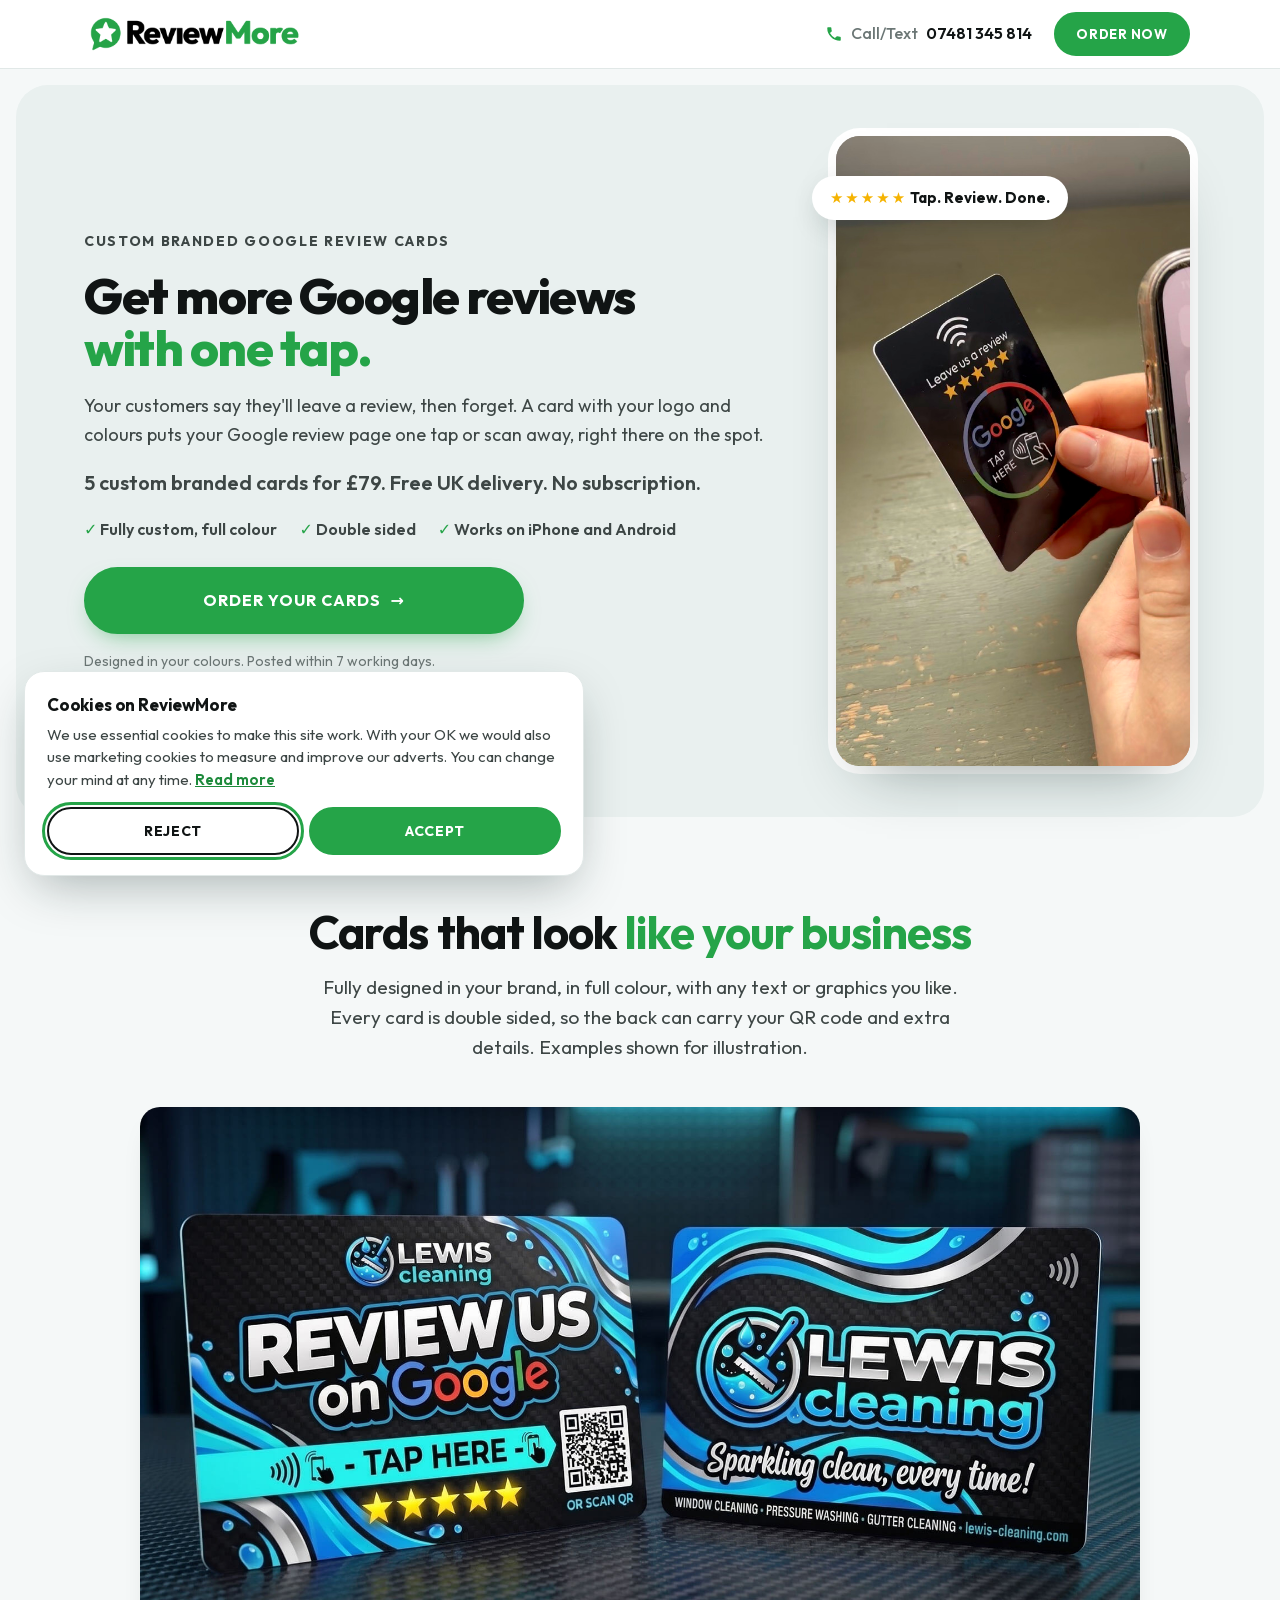
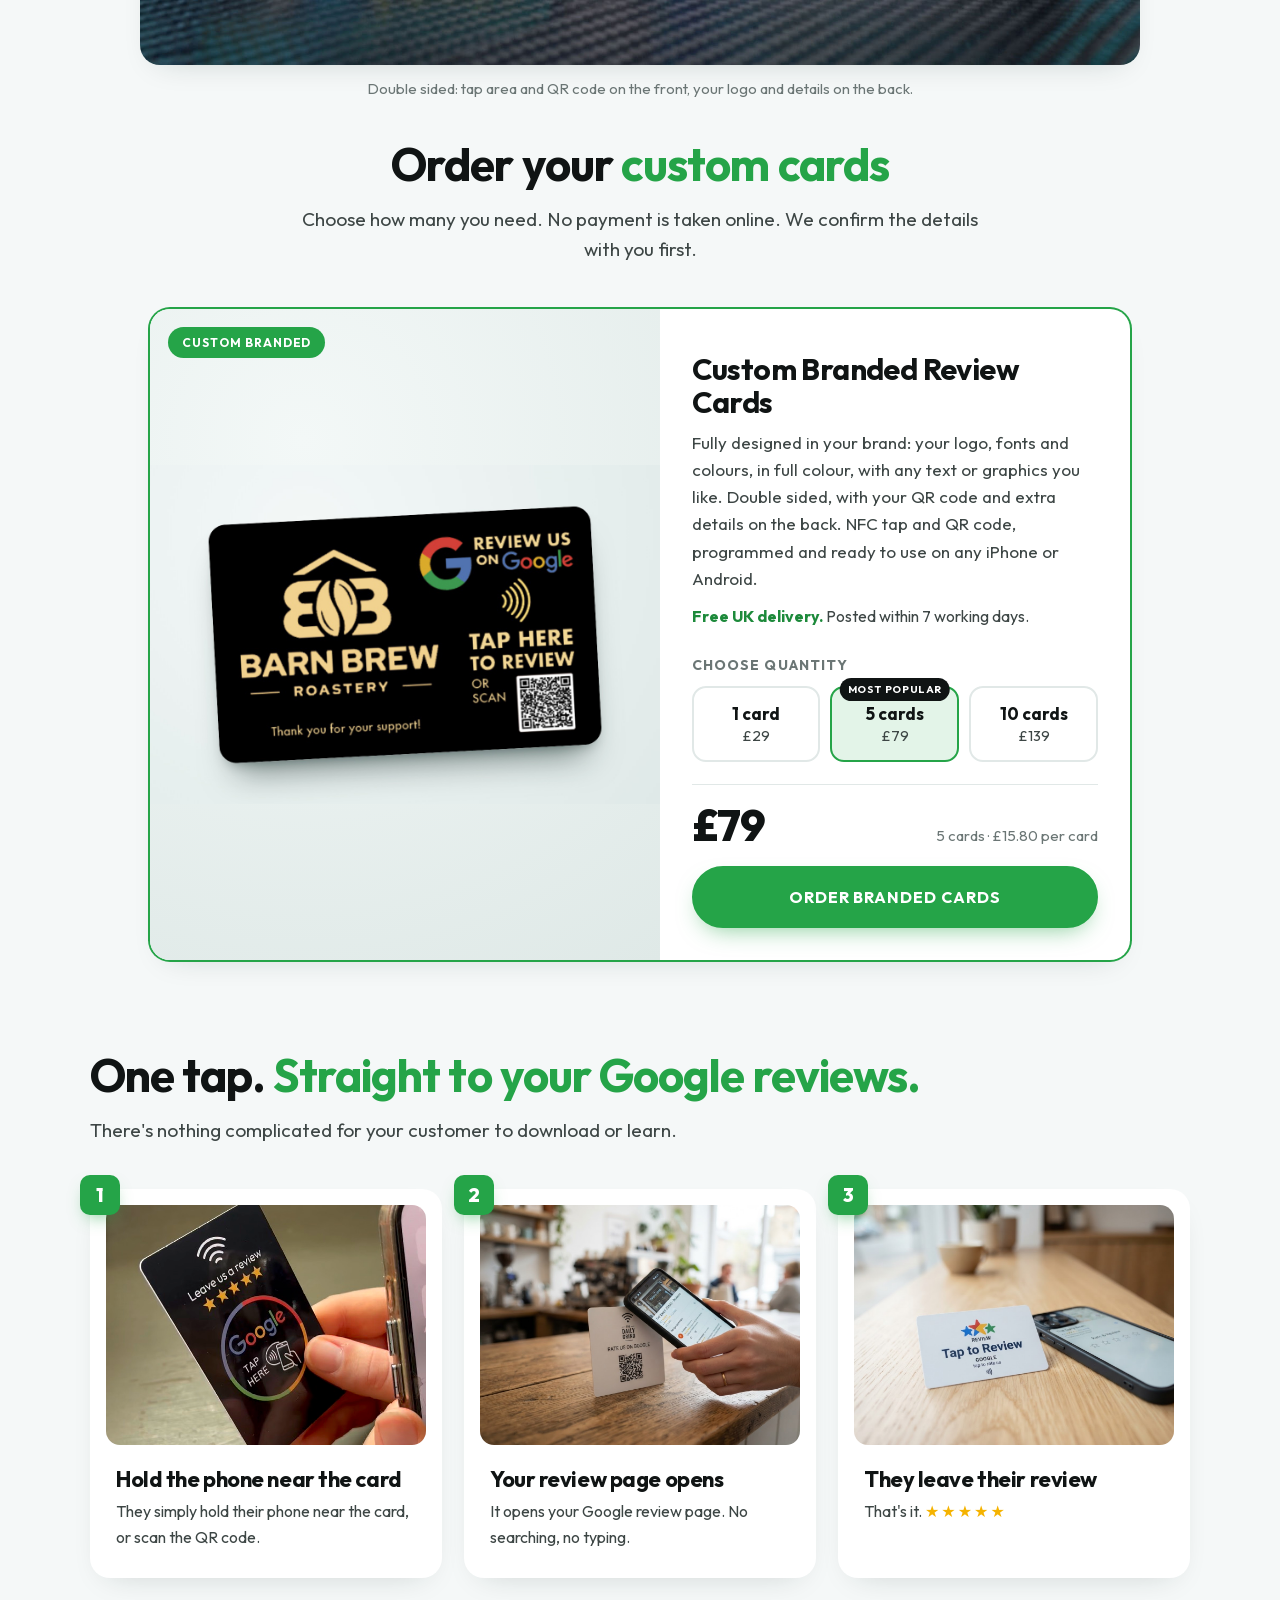
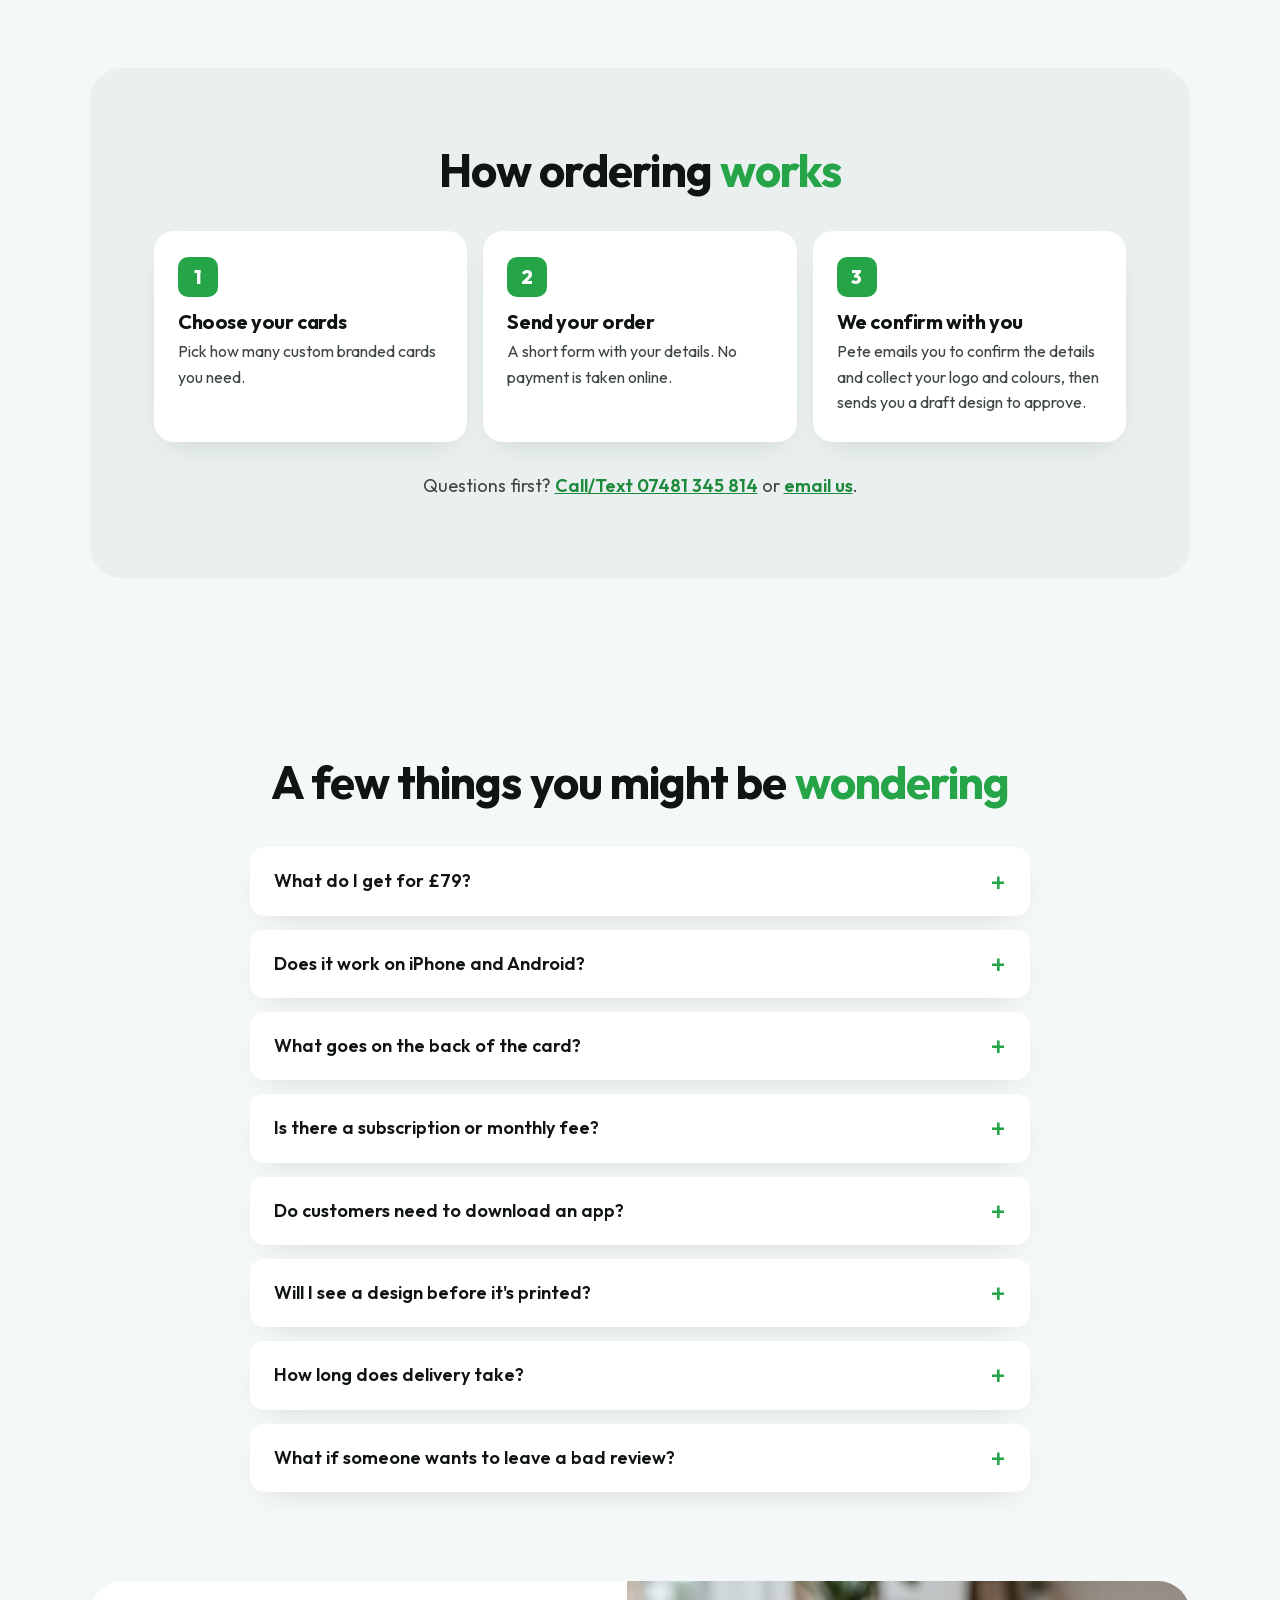
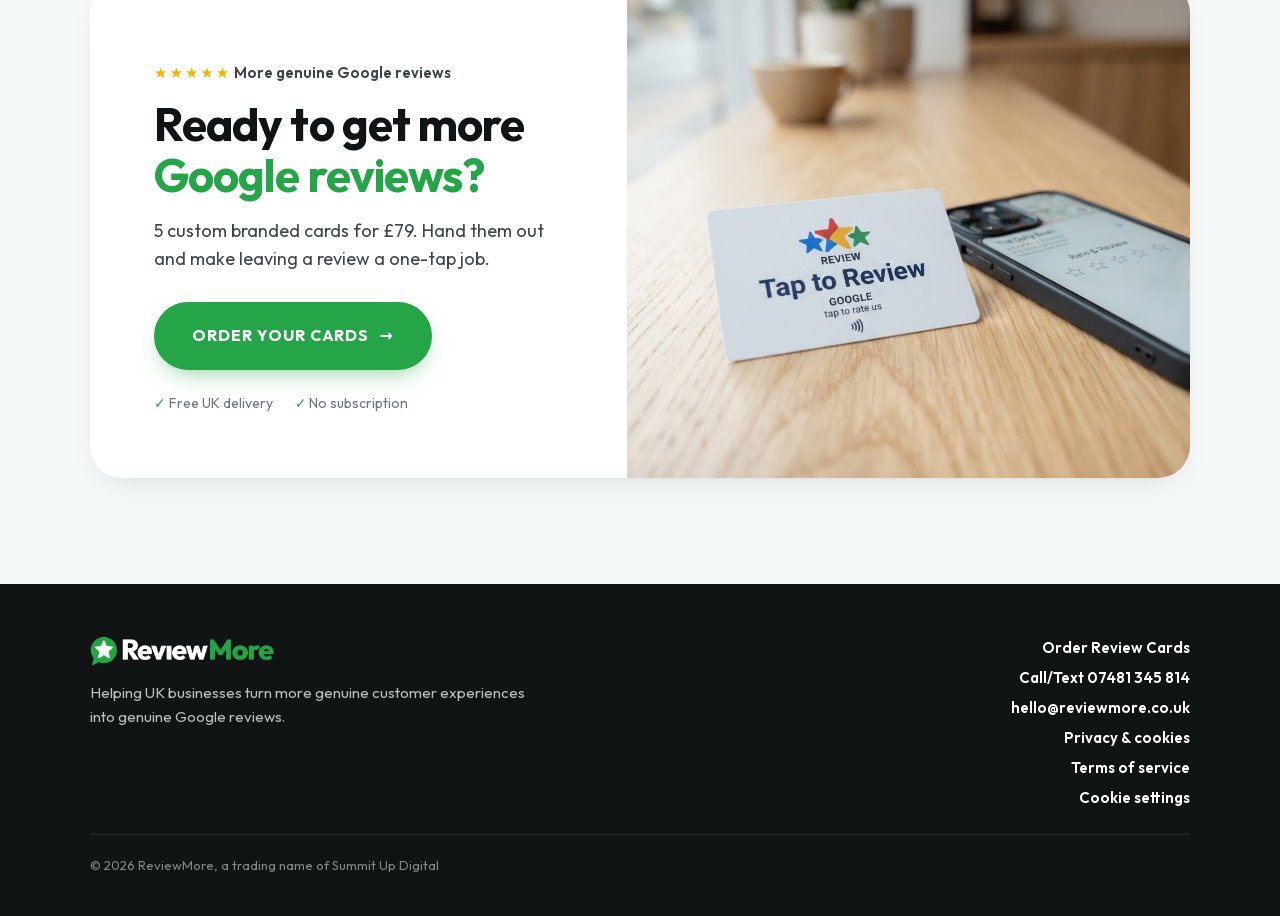
==== commit da842c6f: "Landing page: replace example grid with Lewis Cleaning front/back feature image Co-Authored-By: Clau" ====
--- a/custom-cards/index.html
+++ b/custom-cards/index.html
@@ -69,11 +69,10 @@
         <h2>Cards that look <span class="hl">like your business</span></h2>
         <p>Fully designed in your brand, in full colour, with any text or graphics you like. Every card is double sided, so the back can carry your QR code and extra details. Examples shown for illustration.</p>
       </div>
-      <ul class="card-examples">
-        <li><img src="/Images/custom-card-barnbrew.jpg" width="1200" height="800" alt="Custom review card for Barn Brew Roastery, black with gold logo" loading="lazy"></li>
-        <li><img src="/Images/custom-card-roofer.jpg" width="1200" height="800" alt="Example custom review card for a roofing business, in charcoal and orange" loading="lazy"></li>
-        <li><img src="/Images/custom-card-electrician.jpg" width="1200" height="800" alt="Example custom review card for an electrician, in navy and yellow" loading="lazy"></li>
-      </ul>
+      <figure class="card-feature card-feature-only">
+        <img src="/Images/custom-card-lewis-cleaning.jpg" width="1800" height="1005" alt="Front and back of an example custom review card for Lewis Cleaning, in black, blue and silver with a Review us on Google tap area and QR code on the front, and the logo and services on the back" loading="lazy">
+        <figcaption>Double sided: tap area and QR code on the front, your logo and details on the back.</figcaption>
+      </figure>
     </div>
   </section>
 
--- a/css/review-cards.css
+++ b/css/review-cards.css
@@ -247,3 +247,9 @@
 .hero-features { display: flex; flex-wrap: wrap; gap: 8px 22px; font-weight: 600; font-size: 16px; color: var(--ink); }
 .hero-features span::before { content: "✓ "; color: var(--green); font-weight: 700; }
 .hero-copy > .hero-features { margin-top: 14px; }
+
+/* Landing page: front-and-back feature image above the example grid */
+.card-feature { max-width: 1000px; margin: 0 auto 20px; }
+.card-feature img { width: 100%; height: auto; display: block; border-radius: var(--radius-lg); box-shadow: var(--shadow); }
+.card-feature figcaption { margin-top: 12px; text-align: center; font-size: 15px; color: var(--muted); }
+.card-feature-only { margin-bottom: 0; }
